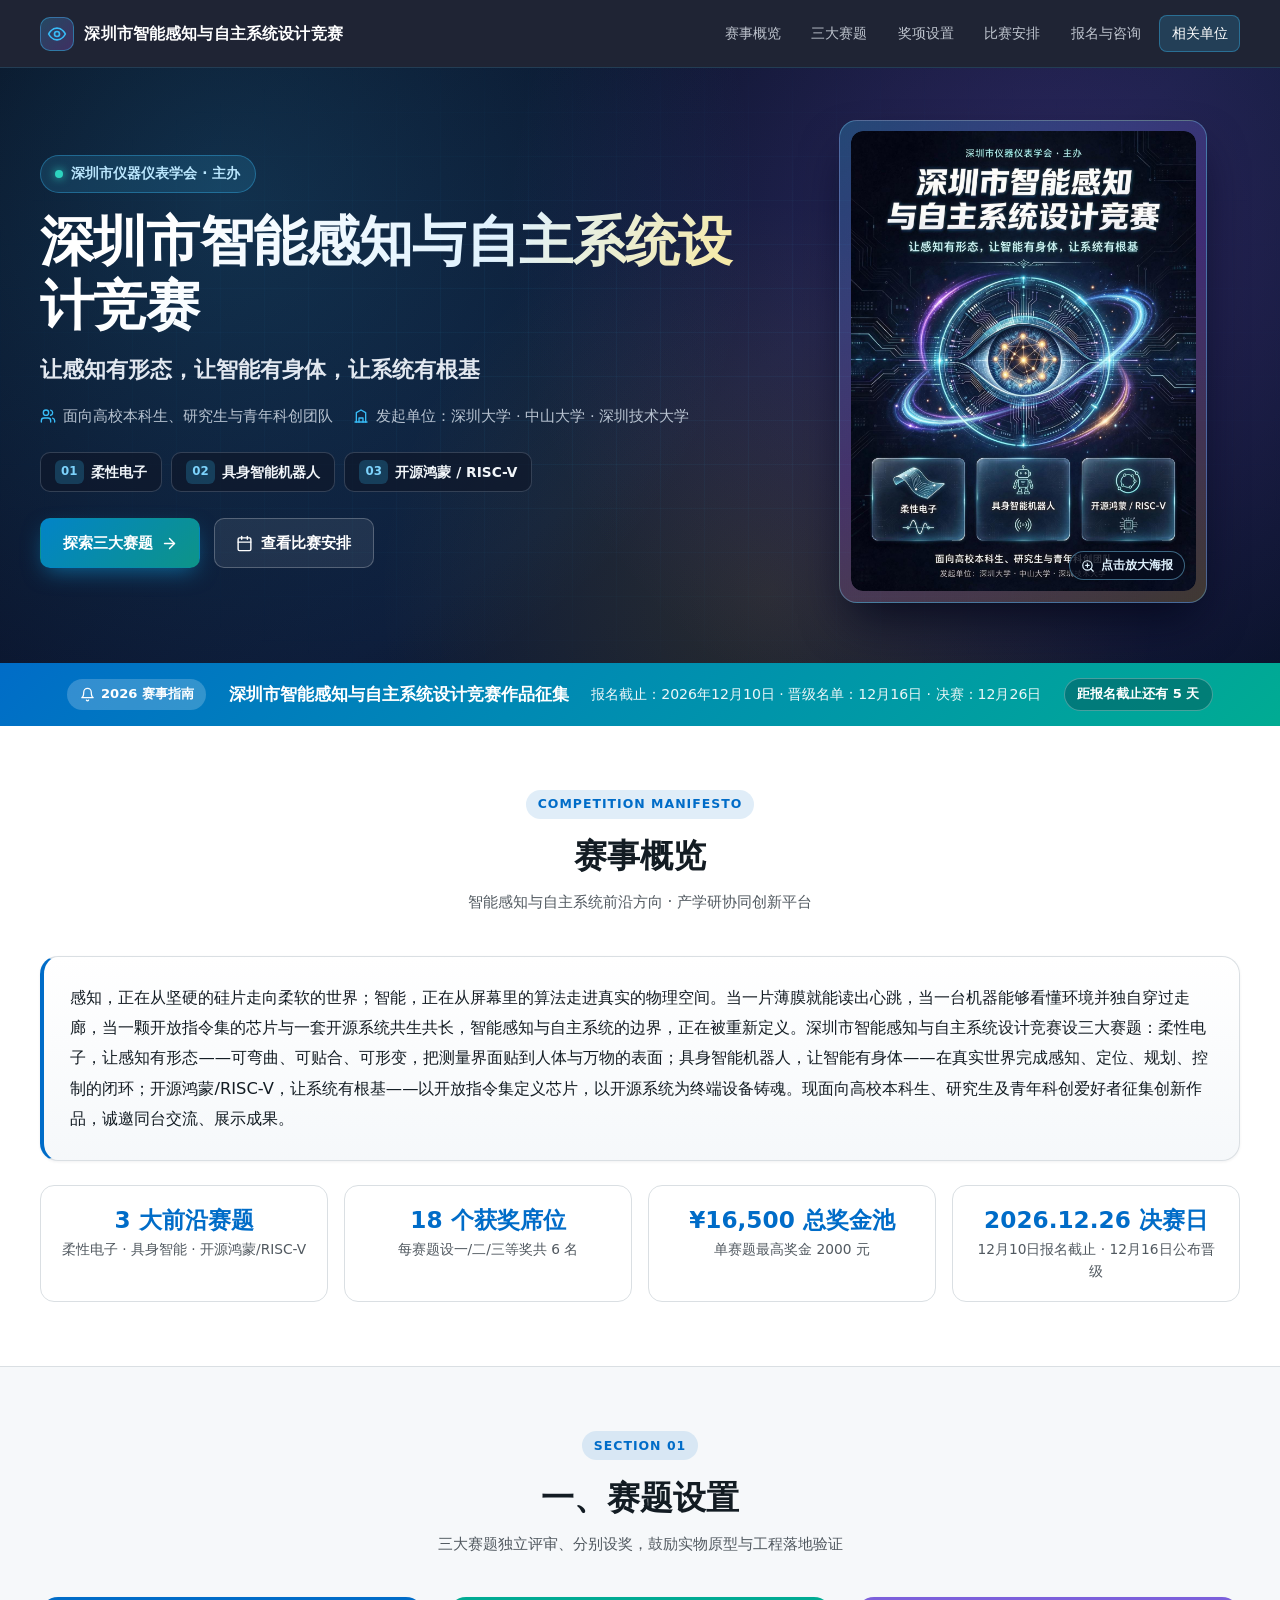
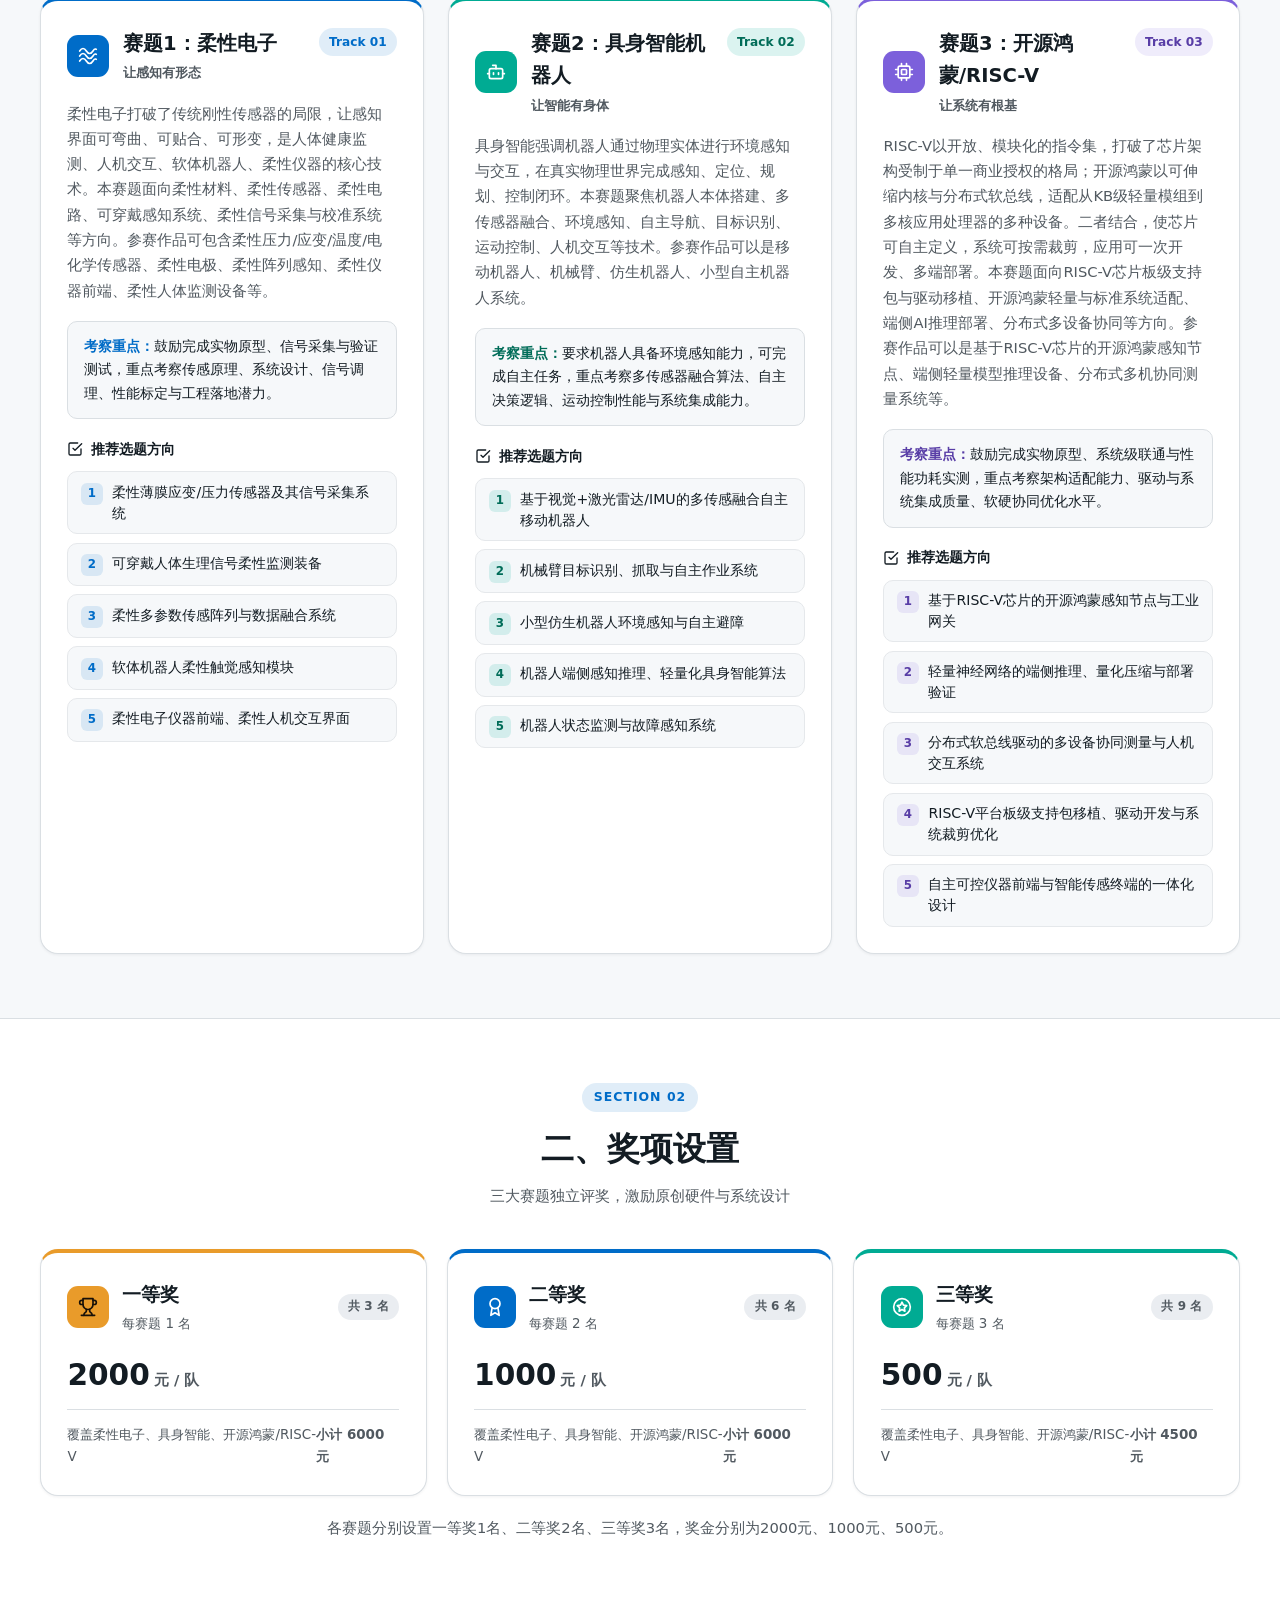
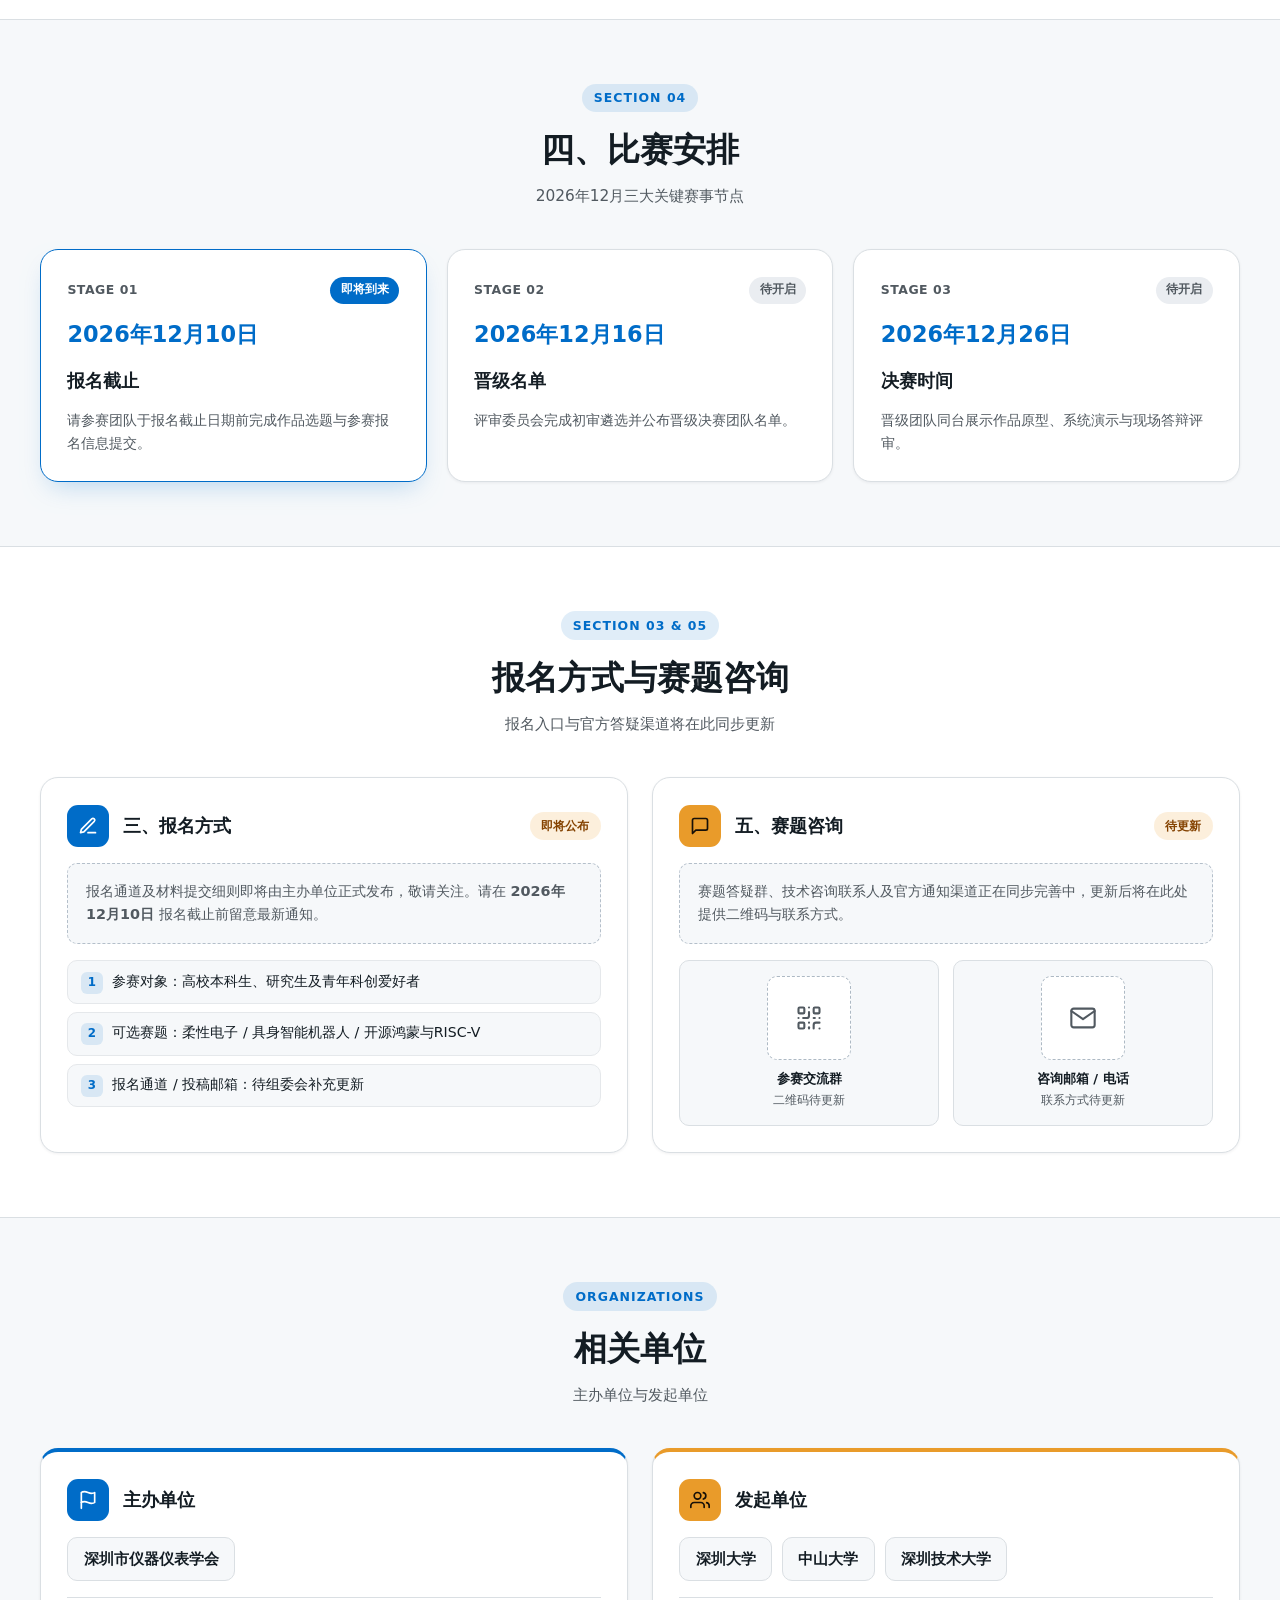
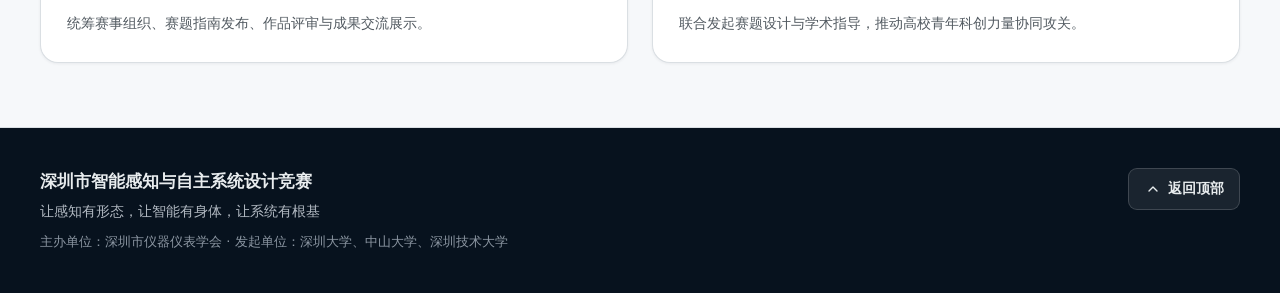
==== index.html @ 8548545f "feat: build Shenzhen Smart Sensing & Autonomous Systems Competition static site" ====
<!DOCTYPE html>
<html lang="zh-CN">
<head>
  <meta charset="UTF-8">
  <meta name="viewport" content="width=device-width, initial-scale=1.0">
  <meta name="description" content="深圳市智能感知与自主系统设计竞赛——主办单位：深圳市仪器仪表学会；发起单位：深圳大学、中山大学、深圳技术大学。设柔性电子、具身智能机器人、开源鸿蒙/RISC-V三大赛题。">
  <title>深圳市智能感知与自主系统设计竞赛</title>
  <link rel="stylesheet" href="./style.css">
</head>
<body id="top">
  <!-- Sticky Top Navigation -->
  <header class="site-header">
    <div class="container header-inner">
      <a href="#top" class="brand">
        <span class="brand-mark" aria-hidden="true">
          <svg width="20" height="20" viewBox="0 0 24 24" fill="none" stroke="currentColor" stroke-width="2" stroke-linecap="round" stroke-linejoin="round">
            <path d="M2 12s3.5-7 10-7 10 7 10 7-3.5 7-10 7-10-7-10-7Z"/>
            <circle cx="12" cy="12" r="3"/>
          </svg>
        </span>
        <span class="brand-text">深圳市智能感知与自主系统设计竞赛</span>
      </a>

      <nav class="nav-links" aria-label="主导航">
        <a href="#overview" class="nav-link">赛事概览</a>
        <a href="#tracks" class="nav-link">三大赛题</a>
        <a href="#awards" class="nav-link">奖项设置</a>
        <a href="#schedule" class="nav-link">比赛安排</a>
        <a href="#registration" class="nav-link">报名与咨询</a>
        <a href="#org" class="nav-link">相关单位</a>
      </nav>

      <button type="button" class="menu-toggle" id="menu-toggle" aria-label="展开导航菜单" aria-expanded="false" aria-controls="mobile-menu">
        <svg width="20" height="20" viewBox="0 0 24 24" fill="none" stroke="currentColor" stroke-width="2" stroke-linecap="round">
          <line x1="4" y1="6" x2="20" y2="6"/>
          <line x1="4" y1="12" x2="20" y2="12"/>
          <line x1="4" y1="18" x2="20" y2="18"/>
        </svg>
      </button>
    </div>
  </header>

  <nav class="mobile-menu" id="mobile-menu" aria-label="移动端导航">
    <a href="#overview" class="nav-link">赛事概览</a>
    <a href="#tracks" class="nav-link">三大赛题</a>
    <a href="#awards" class="nav-link">奖项设置</a>
    <a href="#schedule" class="nav-link">比赛安排</a>
    <a href="#registration" class="nav-link">报名与咨询</a>
    <a href="#org" class="nav-link">相关单位</a>
  </nav>

  <main>
    <!-- Hero Section -->
    <section id="hero" class="hero">
      <div class="hero-grid-bg" aria-hidden="true"></div>
      <div class="container hero-inner">
        <div>
          <div class="hero-badge">
            <span class="hero-badge-dot" aria-hidden="true"></span>
            <span>深圳市仪器仪表学会 · 主办</span>
          </div>

          <h1 class="hero-title">深圳市智能感知与自主系统设计竞赛</h1>
          <p class="hero-slogan">让感知有形态，让智能有身体，让系统有根基</p>

          <div class="hero-meta">
            <span class="hero-meta-item">
              <svg width="16" height="16" viewBox="0 0 24 24" fill="none" stroke="currentColor" stroke-width="2" stroke-linecap="round" stroke-linejoin="round" aria-hidden="true">
                <path d="M16 21v-2a4 4 0 0 0-4-4H6a4 4 0 0 0-4 4v2"/>
                <circle cx="9" cy="7" r="4"/>
                <path d="M22 21v-2a4 4 0 0 0-3-3.87"/>
                <path d="M16 3.13a4 4 0 0 1 0 7.75"/>
              </svg>
              面向高校本科生、研究生与青年科创团队
            </span>
            <span class="hero-meta-item">
              <svg width="16" height="16" viewBox="0 0 24 24" fill="none" stroke="currentColor" stroke-width="2" stroke-linecap="round" stroke-linejoin="round" aria-hidden="true">
                <path d="M3 21h18"/>
                <path d="M5 21V7l7-4 7 4v14"/>
                <path d="M9 21v-6h6v6"/>
              </svg>
              发起单位：深圳大学 · 中山大学 · 深圳技术大学
            </span>
          </div>

          <div class="track-chips">
            <a href="#track-1" class="track-chip">
              <span class="track-chip-num">01</span>
              <span>柔性电子</span>
            </a>
            <a href="#track-2" class="track-chip">
              <span class="track-chip-num">02</span>
              <span>具身智能机器人</span>
            </a>
            <a href="#track-3" class="track-chip">
              <span class="track-chip-num">03</span>
              <span>开源鸿蒙 / RISC-V</span>
            </a>
          </div>

          <div class="hero-actions">
            <a href="#tracks" class="btn btn-primary">
              <span>探索三大赛题</span>
              <svg width="17" height="17" viewBox="0 0 24 24" fill="none" stroke="currentColor" stroke-width="2" stroke-linecap="round" stroke-linejoin="round" aria-hidden="true">
                <path d="M5 12h14"/>
                <path d="m12 5 7 7-7 7"/>
              </svg>
            </a>
            <a href="#schedule" class="btn btn-ghost">
              <svg width="17" height="17" viewBox="0 0 24 24" fill="none" stroke="currentColor" stroke-width="2" stroke-linecap="round" stroke-linejoin="round" aria-hidden="true">
                <rect width="18" height="18" x="3" y="4" rx="2"/>
                <path d="M16 2v4"/>
                <path d="M8 2v4"/>
                <path d="M3 10h18"/>
              </svg>
              <span>查看比赛安排</span>
            </a>
          </div>
        </div>

        <div class="hero-poster-wrap">
          <div class="poster-card">
            <button type="button" class="poster-trigger" id="poster-open" aria-label="点击查看大图海报">
              <img src="./assets/poster.jpg" alt="深圳市智能感知与自主系统设计竞赛官方海报" class="poster-img">
              <span class="poster-zoom-hint">
                <svg width="14" height="14" viewBox="0 0 24 24" fill="none" stroke="currentColor" stroke-width="2" stroke-linecap="round" stroke-linejoin="round" aria-hidden="true">
                  <circle cx="11" cy="11" r="8"/>
                  <path d="m21 21-4.3-4.3"/>
                  <path d="M11 8v6"/>
                  <path d="M8 11h6"/>
                </svg>
                点击放大海报
              </span>
            </button>
          </div>
        </div>
      </div>
    </section>

    <!-- CTA Status Strip -->
    <section class="cta-strip" aria-label="赛事关键时间提示">
      <div class="container cta-strip-inner">
        <span class="cta-pill">
          <svg width="15" height="15" viewBox="0 0 24 24" fill="none" stroke="currentColor" stroke-width="2" stroke-linecap="round" stroke-linejoin="round" aria-hidden="true">
            <path d="M6 8a6 6 0 0 1 12 0c0 7 3 9 3 9H3s3-2 3-9"/>
            <path d="M10.3 21a1.94 1.94 0 0 0 3.4 0"/>
          </svg>
          2026 赛事指南
        </span>
        <h2 class="cta-headline">深圳市智能感知与自主系统设计竞赛作品征集</h2>
        <p class="cta-dates">报名截止：2026年12月10日 · 晋级名单：12月16日 · 决赛：12月26日</p>
        <span class="countdown-badge" id="countdown-badge">距报名截止：计算中…</span>
      </div>
    </section>

    <!-- Overview Section -->
    <section id="overview" class="section">
      <div class="container">
        <div class="section-header reveal visible">
          <span class="section-kicker">Competition Manifesto</span>
          <h2 class="section-title">赛事概览</h2>
          <p class="section-subtitle">智能感知与自主系统前沿方向 · 产学研协同创新平台</p>
        </div>

        <div class="card overview-card reveal visible">
          <p class="overview-text">
            感知，正在从坚硬的硅片走向柔软的世界；智能，正在从屏幕里的算法走进真实的物理空间。当一片薄膜就能读出心跳，当一台机器能够看懂环境并独自穿过走廊，当一颗开放指令集的芯片与一套开源系统共生共长，智能感知与自主系统的边界，正在被重新定义。深圳市智能感知与自主系统设计竞赛设三大赛题：柔性电子，让感知有形态——可弯曲、可贴合、可形变，把测量界面贴到人体与万物的表面；具身智能机器人，让智能有身体——在真实世界完成感知、定位、规划、控制的闭环；开源鸿蒙/RISC-V，让系统有根基——以开放指令集定义芯片，以开源系统为终端设备铸魂。现面向高校本科生、研究生及青年科创爱好者征集创新作品，诚邀同台交流、展示成果。
          </p>
        </div>

        <div class="stats-grid reveal visible">
          <div class="stat-tile card-hover">
            <div class="stat-value">3 大前沿赛题</div>
            <div class="stat-label">柔性电子 · 具身智能 · 开源鸿蒙/RISC-V</div>
          </div>
          <div class="stat-tile card-hover">
            <div class="stat-value">18 个获奖席位</div>
            <div class="stat-label">每赛题设一/二/三等奖共 6 名</div>
          </div>
          <div class="stat-tile card-hover">
            <div class="stat-value">¥16,500 总奖金池</div>
            <div class="stat-label">单赛题最高奖金 2000 元</div>
          </div>
          <div class="stat-tile card-hover">
            <div class="stat-value">2026.12.26 决赛日</div>
            <div class="stat-label">12月10日报名截止 · 12月16日公布晋级</div>
          </div>
        </div>
      </div>
    </section>

    <!-- Tracks Section -->
    <section id="tracks" class="section section-alt">
      <div class="container">
        <div class="section-header reveal">
          <span class="section-kicker">Section 01</span>
          <h2 class="section-title">一、赛题设置</h2>
          <p class="section-subtitle">三大赛题独立评审、分别设奖，鼓励实物原型与工程落地验证</p>
        </div>

        <div class="tracks-grid">
          <!-- Track 1 -->
          <article id="track-1" class="card card-hover track-card reveal" data-theme="primary">
            <div>
              <div class="track-head">
                <div class="track-head-main">
                  <span class="icon-badge icon-primary" aria-hidden="true">
                    <svg width="20" height="20" viewBox="0 0 24 24" fill="none" stroke="currentColor" stroke-width="2" stroke-linecap="round" stroke-linejoin="round">
                      <path d="M2 12c2.5-4 5.5-4 8 0s5.5 4 8 0 2.5-2 4-2"/>
                      <path d="M2 18c2.5-4 5.5-4 8 0s5.5 4 8 0 2.5-2 4-2"/>
                      <path d="M2 6c2.5-4 5.5-4 8 0s5.5 4 8 0 2.5-2 4-2"/>
                    </svg>
                  </span>
                  <div>
                    <h3 class="track-title">赛题1：柔性电子</h3>
                    <p class="track-tagline">让感知有形态</p>
                  </div>
                </div>
                <span class="track-num">Track 01</span>
              </div>

              <p class="track-desc">
                柔性电子打破了传统刚性传感器的局限，让感知界面可弯曲、可贴合、可形变，是人体健康监测、人机交互、软体机器人、柔性仪器的核心技术。本赛题面向柔性材料、柔性传感器、柔性电路、可穿戴感知系统、柔性信号采集与校准系统等方向。参赛作品可包含柔性压力/应变/温度/电化学传感器、柔性电极、柔性阵列感知、柔性仪器前端、柔性人体监测设备等。
              </p>

              <div class="focus-callout">
                <strong>考察重点：</strong>鼓励完成实物原型、信号采集与验证测试，重点考察传感原理、系统设计、信号调理、性能标定与工程落地潜力。
              </div>
            </div>

            <div>
              <h4 class="topic-heading">
                <svg width="16" height="16" viewBox="0 0 24 24" fill="none" stroke="currentColor" stroke-width="2" stroke-linecap="round" stroke-linejoin="round" aria-hidden="true">
                  <path d="M9 11l3 3L22 4"/>
                  <path d="M21 12v7a2 2 0 0 1-2 2H5a2 2 0 0 1-2-2V5a2 2 0 0 1 2-2h11"/>
                </svg>
                推荐选题方向
              </h4>
              <ul class="pill-list">
                <li class="pill-row"><span class="pill-index">1</span><span>柔性薄膜应变/压力传感器及其信号采集系统</span></li>
                <li class="pill-row"><span class="pill-index">2</span><span>可穿戴人体生理信号柔性监测装备</span></li>
                <li class="pill-row"><span class="pill-index">3</span><span>柔性多参数传感阵列与数据融合系统</span></li>
                <li class="pill-row"><span class="pill-index">4</span><span>软体机器人柔性触觉感知模块</span></li>
                <li class="pill-row"><span class="pill-index">5</span><span>柔性电子仪器前端、柔性人机交互界面</span></li>
              </ul>
            </div>
          </article>

          <!-- Track 2 -->
          <article id="track-2" class="card card-hover track-card reveal" data-theme="accent">
            <div>
              <div class="track-head">
                <div class="track-head-main">
                  <span class="icon-badge icon-accent" aria-hidden="true">
                    <svg width="20" height="20" viewBox="0 0 24 24" fill="none" stroke="currentColor" stroke-width="2" stroke-linecap="round" stroke-linejoin="round">
                      <rect width="16" height="12" x="4" y="8" rx="2"/>
                      <path d="M12 8V4H8"/>
                      <path d="M2 14h2"/>
                      <path d="M20 14h2"/>
                      <path d="M15 13v2"/>
                      <path d="M9 13v2"/>
                    </svg>
                  </span>
                  <div>
                    <h3 class="track-title">赛题2：具身智能机器人</h3>
                    <p class="track-tagline">让智能有身体</p>
                  </div>
                </div>
                <span class="track-num">Track 02</span>
              </div>

              <p class="track-desc">
                具身智能强调机器人通过物理实体进行环境感知与交互，在真实物理世界完成感知、定位、规划、控制闭环。本赛题聚焦机器人本体搭建、多传感器融合、环境感知、自主导航、目标识别、运动控制、人机交互等技术。参赛作品可以是移动机器人、机械臂、仿生机器人、小型自主机器人系统。
              </p>

              <div class="focus-callout">
                <strong>考察重点：</strong>要求机器人具备环境感知能力，可完成自主任务，重点考察多传感器融合算法、自主决策逻辑、运动控制性能与系统集成能力。
              </div>
            </div>

            <div>
              <h4 class="topic-heading">
                <svg width="16" height="16" viewBox="0 0 24 24" fill="none" stroke="currentColor" stroke-width="2" stroke-linecap="round" stroke-linejoin="round" aria-hidden="true">
                  <path d="M9 11l3 3L22 4"/>
                  <path d="M21 12v7a2 2 0 0 1-2 2H5a2 2 0 0 1-2-2V5a2 2 0 0 1 2-2h11"/>
                </svg>
                推荐选题方向
              </h4>
              <ul class="pill-list">
                <li class="pill-row"><span class="pill-index">1</span><span>基于视觉+激光雷达/IMU的多传感融合自主移动机器人</span></li>
                <li class="pill-row"><span class="pill-index">2</span><span>机械臂目标识别、抓取与自主作业系统</span></li>
                <li class="pill-row"><span class="pill-index">3</span><span>小型仿生机器人环境感知与自主避障</span></li>
                <li class="pill-row"><span class="pill-index">4</span><span>机器人端侧感知推理、轻量化具身智能算法</span></li>
                <li class="pill-row"><span class="pill-index">5</span><span>机器人状态监测与故障感知系统</span></li>
              </ul>
            </div>
          </article>

          <!-- Track 3 -->
          <article id="track-3" class="card card-hover track-card reveal" data-theme="violet">
            <div>
              <div class="track-head">
                <div class="track-head-main">
                  <span class="icon-badge icon-violet" aria-hidden="true">
                    <svg width="20" height="20" viewBox="0 0 24 24" fill="none" stroke="currentColor" stroke-width="2" stroke-linecap="round" stroke-linejoin="round">
                      <rect width="14" height="14" x="5" y="5" rx="2"/>
                      <rect width="6" height="6" x="9" y="9" rx="1"/>
                      <path d="M15 2v3"/>
                      <path d="M15 19v3"/>
                      <path d="M2 15h3"/>
                      <path d="M2 9h3"/>
                      <path d="M19 15h3"/>
                      <path d="M19 9h3"/>
                      <path d="M9 2v3"/>
                      <path d="M9 19v3"/>
                    </svg>
                  </span>
                  <div>
                    <h3 class="track-title">赛题3：开源鸿蒙/RISC-V</h3>
                    <p class="track-tagline">让系统有根基</p>
                  </div>
                </div>
                <span class="track-num">Track 03</span>
              </div>

              <p class="track-desc">
                RISC-V以开放、模块化的指令集，打破了芯片架构受制于单一商业授权的格局；开源鸿蒙以可伸缩内核与分布式软总线，适配从KB级轻量模组到多核应用处理器的多种设备。二者结合，使芯片可自主定义，系统可按需裁剪，应用可一次开发、多端部署。本赛题面向RISC-V芯片板级支持包与驱动移植、开源鸿蒙轻量与标准系统适配、端侧AI推理部署、分布式多设备协同等方向。参赛作品可以是基于RISC-V芯片的开源鸿蒙感知节点、端侧轻量模型推理设备、分布式多机协同测量系统等。
              </p>

              <div class="focus-callout">
                <strong>考察重点：</strong>鼓励完成实物原型、系统级联通与性能功耗实测，重点考察架构适配能力、驱动与系统集成质量、软硬协同优化水平。
              </div>
            </div>

            <div>
              <h4 class="topic-heading">
                <svg width="16" height="16" viewBox="0 0 24 24" fill="none" stroke="currentColor" stroke-width="2" stroke-linecap="round" stroke-linejoin="round" aria-hidden="true">
                  <path d="M9 11l3 3L22 4"/>
                  <path d="M21 12v7a2 2 0 0 1-2 2H5a2 2 0 0 1-2-2V5a2 2 0 0 1 2-2h11"/>
                </svg>
                推荐选题方向
              </h4>
              <ul class="pill-list">
                <li class="pill-row"><span class="pill-index">1</span><span>基于RISC-V芯片的开源鸿蒙感知节点与工业网关</span></li>
                <li class="pill-row"><span class="pill-index">2</span><span>轻量神经网络的端侧推理、量化压缩与部署验证</span></li>
                <li class="pill-row"><span class="pill-index">3</span><span>分布式软总线驱动的多设备协同测量与人机交互系统</span></li>
                <li class="pill-row"><span class="pill-index">4</span><span>RISC-V平台板级支持包移植、驱动开发与系统裁剪优化</span></li>
                <li class="pill-row"><span class="pill-index">5</span><span>自主可控仪器前端与智能传感终端的一体化设计</span></li>
              </ul>
            </div>
          </article>
        </div>
      </div>
    </section>

    <!-- Awards Section -->
    <section id="awards" class="section">
      <div class="container">
        <div class="section-header reveal">
          <span class="section-kicker">Section 02</span>
          <h2 class="section-title">二、奖项设置</h2>
          <p class="section-subtitle">三大赛题独立评奖，激励原创硬件与系统设计</p>
        </div>

        <div class="awards-grid">
          <div class="card card-hover award-card reveal">
            <div class="award-top">
              <div class="award-title-wrap">
                <span class="icon-badge icon-secondary" aria-hidden="true">
                  <svg width="20" height="20" viewBox="0 0 24 24" fill="none" stroke="currentColor" stroke-width="2" stroke-linecap="round" stroke-linejoin="round">
                    <path d="M6 9H4.5a2.5 2.5 0 0 1 0-5H6"/>
                    <path d="M18 9h1.5a2.5 2.5 0 0 0 0-5H18"/>
                    <path d="M4 22h16"/>
                    <path d="M10 14.66V17c0 .55-.47.98-.97 1.21C7.85 18.75 7 20.24 7 22"/>
                    <path d="M14 14.66V17c0 .55.47.98.97 1.21C16.15 18.75 17 20.24 17 22"/>
                    <path d="M18 2H6v7a6 6 0 0 0 12 0V2Z"/>
                  </svg>
                </span>
                <div>
                  <h3 class="award-rank">一等奖</h3>
                  <p class="award-quota">每赛题 1 名</p>
                </div>
              </div>
              <span class="stage-pill">共 3 名</span>
            </div>
            <div class="award-prize">2000<span>元 / 队</span></div>
            <div class="award-foot">
              <span>覆盖柔性电子、具身智能、开源鸿蒙/RISC-V</span>
              <strong>小计 6000 元</strong>
            </div>
          </div>

          <div class="card card-hover award-card award-second reveal">
            <div class="award-top">
              <div class="award-title-wrap">
                <span class="icon-badge icon-primary" aria-hidden="true">
                  <svg width="20" height="20" viewBox="0 0 24 24" fill="none" stroke="currentColor" stroke-width="2" stroke-linecap="round" stroke-linejoin="round">
                    <circle cx="12" cy="8" r="6"/>
                    <path d="M15.477 12.89 17 22l-5-3-5 3 1.523-9.11"/>
                  </svg>
                </span>
                <div>
                  <h3 class="award-rank">二等奖</h3>
                  <p class="award-quota">每赛题 2 名</p>
                </div>
              </div>
              <span class="stage-pill">共 6 名</span>
            </div>
            <div class="award-prize">1000<span>元 / 队</span></div>
            <div class="award-foot">
              <span>覆盖柔性电子、具身智能、开源鸿蒙/RISC-V</span>
              <strong>小计 6000 元</strong>
            </div>
          </div>

          <div class="card card-hover award-card award-third reveal">
            <div class="award-top">
              <div class="award-title-wrap">
                <span class="icon-badge icon-accent" aria-hidden="true">
                  <svg width="20" height="20" viewBox="0 0 24 24" fill="none" stroke="currentColor" stroke-width="2" stroke-linecap="round" stroke-linejoin="round">
                    <path d="M12 15l-3.5 2 .67-3.9L6.34 10.3l3.92-.57L12 6.2l1.74 3.53 3.92.57-2.83 2.8.67 3.9z"/>
                    <circle cx="12" cy="12" r="10"/>
                  </svg>
                </span>
                <div>
                  <h3 class="award-rank">三等奖</h3>
                  <p class="award-quota">每赛题 3 名</p>
                </div>
              </div>
              <span class="stage-pill">共 9 名</span>
            </div>
            <div class="award-prize">500<span>元 / 队</span></div>
            <div class="award-foot">
              <span>覆盖柔性电子、具身智能、开源鸿蒙/RISC-V</span>
              <strong>小计 4500 元</strong>
            </div>
          </div>
        </div>

        <p class="award-rule-note reveal">
          各赛题分别设置一等奖1名、二等奖2名、三等奖3名，奖金分别为2000元、1000元、500元。
        </p>
      </div>
    </section>

    <!-- Schedule Section -->
    <section id="schedule" class="section section-alt">
      <div class="container">
        <div class="section-header reveal">
          <span class="section-kicker">Section 04</span>
          <h2 class="section-title">四、比赛安排</h2>
          <p class="section-subtitle">2026年12月三大关键赛事节点</p>
        </div>

        <div class="timeline-grid">
          <article class="card card-hover timeline-card reveal" data-date="2026-12-10">
            <div class="timeline-top">
              <span class="timeline-step">STAGE 01</span>
              <span class="stage-pill" data-stage-label>待开始</span>
            </div>
            <div class="timeline-date">2026年12月10日</div>
            <h3 class="timeline-title">报名截止</h3>
            <p class="timeline-desc">请参赛团队于报名截止日期前完成作品选题与参赛报名信息提交。</p>
          </article>

          <article class="card card-hover timeline-card reveal" data-date="2026-12-16">
            <div class="timeline-top">
              <span class="timeline-step">STAGE 02</span>
              <span class="stage-pill" data-stage-label>待开始</span>
            </div>
            <div class="timeline-date">2026年12月16日</div>
            <h3 class="timeline-title">晋级名单</h3>
            <p class="timeline-desc">评审委员会完成初审遴选并公布晋级决赛团队名单。</p>
          </article>

          <article class="card card-hover timeline-card reveal" data-date="2026-12-26">
            <div class="timeline-top">
              <span class="timeline-step">STAGE 03</span>
              <span class="stage-pill" data-stage-label>待开始</span>
            </div>
            <div class="timeline-date">2026年12月26日</div>
            <h3 class="timeline-title">决赛时间</h3>
            <p class="timeline-desc">晋级团队同台展示作品原型、系统演示与现场答辩评审。</p>
          </article>
        </div>
      </div>
    </section>

    <!-- Registration & Consultation Section -->
    <section id="registration" class="section">
      <div class="container">
        <div class="section-header reveal">
          <span class="section-kicker">Section 03 &amp; 05</span>
          <h2 class="section-title">报名方式与赛题咨询</h2>
          <p class="section-subtitle">报名入口与官方答疑渠道将在此同步更新</p>
        </div>

        <div class="two-col-grid">
          <!-- 三、报名方式 -->
          <article class="card card-hover reveal">
            <div class="card-header">
              <div class="card-header-left">
                <span class="icon-badge icon-primary" aria-hidden="true">
                  <svg width="20" height="20" viewBox="0 0 24 24" fill="none" stroke="currentColor" stroke-width="2" stroke-linecap="round" stroke-linejoin="round">
                    <path d="M12 20h9"/>
                    <path d="M16.5 3.5a2.12 2.12 0 0 1 3 3L7 19l-4 1 1-4Z"/>
                  </svg>
                </span>
                <h3 class="card-title">三、报名方式</h3>
              </div>
              <span class="status-badge-pending">即将公布</span>
            </div>

            <!-- 组委会更新提示：在此处填入报名链接、投稿邮箱或报名表下载链接 -->
            <div class="pending-box">
              报名通道及材料提交细则即将由主办单位正式发布，敬请关注。请在 <strong>2026年12月10日</strong> 报名截止前留意最新通知。
            </div>

            <ul class="pill-list">
              <li class="pill-row">
                <span class="pill-index">1</span>
                <span>参赛对象：高校本科生、研究生及青年科创爱好者</span>
              </li>
              <li class="pill-row">
                <span class="pill-index">2</span>
                <span>可选赛题：柔性电子 / 具身智能机器人 / 开源鸿蒙与RISC-V</span>
              </li>
              <li class="pill-row">
                <span class="pill-index">3</span>
                <span>报名通道 / 投稿邮箱：待组委会补充更新</span>
              </li>
            </ul>
          </article>

          <!-- 五、赛题咨询 -->
          <article class="card card-hover reveal">
            <div class="card-header">
              <div class="card-header-left">
                <span class="icon-badge icon-secondary" aria-hidden="true">
                  <svg width="20" height="20" viewBox="0 0 24 24" fill="none" stroke="currentColor" stroke-width="2" stroke-linecap="round" stroke-linejoin="round">
                    <path d="M21 15a2 2 0 0 1-2 2H7l-4 4V5a2 2 0 0 1 2-2h14a2 2 0 0 1 2 2z"/>
                  </svg>
                </span>
                <h3 class="card-title">五、赛题咨询</h3>
              </div>
              <span class="status-badge-pending">待更新</span>
            </div>

            <!-- 组委会更新提示：在此处填入联系人、邮箱、电话，或将二维码放入 assets/group-qr.png 与 assets/wechat-qr.png -->
            <div class="pending-box">
              赛题答疑群、技术咨询联系人及官方通知渠道正在同步完善中，更新后将在此处提供二维码与联系方式。
            </div>

            <div class="qr-placeholder-grid">
              <div class="qr-slot">
                <div class="qr-box" aria-hidden="true">
                  <svg width="28" height="28" viewBox="0 0 24 24" fill="none" stroke="currentColor" stroke-width="1.8" stroke-linecap="round" stroke-linejoin="round">
                    <rect width="5" height="5" x="3" y="3" rx="1"/>
                    <rect width="5" height="5" x="16" y="3" rx="1"/>
                    <rect width="5" height="5" x="3" y="16" rx="1"/>
                    <path d="M21 16h-3a2 2 0 0 0-2 2v3"/>
                    <path d="M21 21v.01"/>
                    <path d="M12 7v3a2 2 0 0 1-2 2H7"/>
                    <path d="M3 12h.01"/>
                    <path d="M12 3h.01"/>
                    <path d="M12 16v.01"/>
                    <path d="M16 12h1"/>
                    <path d="M21 12v.01"/>
                    <path d="M12 21v-1"/>
                  </svg>
                </div>
                <p class="qr-label">参赛交流群</p>
                <p class="qr-sub">二维码待更新</p>
              </div>
              <div class="qr-slot">
                <div class="qr-box" aria-hidden="true">
                  <svg width="28" height="28" viewBox="0 0 24 24" fill="none" stroke="currentColor" stroke-width="1.8" stroke-linecap="round" stroke-linejoin="round">
                    <path d="M4 4h16c1.1 0 2 .9 2 2v12c0 1.1-.9 2-2 2H4c-1.1 0-2-.9-2-2V6c0-1.1.9-2 2-2z"/>
                    <path d="m22 6-10 7L2 6"/>
                  </svg>
                </div>
                <p class="qr-label">咨询邮箱 / 电话</p>
                <p class="qr-sub">联系方式待更新</p>
              </div>
            </div>
          </article>
        </div>
      </div>
    </section>

    <!-- Organizations Section -->
    <section id="org" class="section section-alt">
      <div class="container">
        <div class="section-header reveal">
          <span class="section-kicker">Organizations</span>
          <h2 class="section-title">相关单位</h2>
          <p class="section-subtitle">主办单位与发起单位</p>
        </div>

        <div class="two-col-grid">
          <article class="card card-hover org-card reveal">
            <div class="card-header">
              <div class="card-header-left">
                <span class="icon-badge icon-primary" aria-hidden="true">
                  <svg width="20" height="20" viewBox="0 0 24 24" fill="none" stroke="currentColor" stroke-width="2" stroke-linecap="round" stroke-linejoin="round">
                    <path d="M4 15s1-1 4-1 5 2 8 2 4-1 4-1V3s-1 1-4 1-5-2-8-2-4 1-4 1z"/>
                    <line x1="4" x2="4" y1="22" y2="15"/>
                  </svg>
                </span>
                <h3 class="card-title">主办单位</h3>
              </div>
            </div>
            <ul class="org-list">
              <li><span class="org-pill">深圳市仪器仪表学会</span></li>
            </ul>
            <p class="org-note">统筹赛事组织、赛题指南发布、作品评审与成果交流展示。</p>
          </article>

          <article class="card card-hover org-card org-initiators reveal">
            <div class="card-header">
              <div class="card-header-left">
                <span class="icon-badge icon-secondary" aria-hidden="true">
                  <svg width="20" height="20" viewBox="0 0 24 24" fill="none" stroke="currentColor" stroke-width="2" stroke-linecap="round" stroke-linejoin="round">
                    <path d="M17 21v-2a4 4 0 0 0-4-4H5a4 4 0 0 0-4 4v2"/>
                    <circle cx="9" cy="7" r="4"/>
                    <path d="M23 21v-2a4 4 0 0 0-3-3.87"/>
                    <path d="M16 3.13a4 4 0 0 1 0 7.75"/>
                  </svg>
                </span>
                <h3 class="card-title">发起单位</h3>
              </div>
            </div>
            <ul class="org-list">
              <li>
                <a href="https://www.szu.edu.cn/" target="_blank" rel="noopener noreferrer" class="org-pill">深圳大学</a>
              </li>
              <li>
                <a href="https://www.sysu.edu.cn/" target="_blank" rel="noopener noreferrer" class="org-pill">中山大学</a>
              </li>
              <li>
                <a href="https://www.sztu.edu.cn/" target="_blank" rel="noopener noreferrer" class="org-pill">深圳技术大学</a>
              </li>
            </ul>
            <p class="org-note">联合发起赛题设计与学术指导，推动高校青年科创力量协同攻关。</p>
          </article>
        </div>
      </div>
    </section>
  </main>

  <!-- Footer -->
  <footer class="site-footer">
    <div class="container footer-inner">
      <div>
        <div class="footer-title">深圳市智能感知与自主系统设计竞赛</div>
        <p class="footer-slogan">让感知有形态，让智能有身体，让系统有根基</p>
        <p class="footer-meta">主办单位：深圳市仪器仪表学会 · 发起单位：深圳大学、中山大学、深圳技术大学</p>
      </div>
      <a href="#top" class="back-to-top">
        <svg width="16" height="16" viewBox="0 0 24 24" fill="none" stroke="currentColor" stroke-width="2" stroke-linecap="round" stroke-linejoin="round" aria-hidden="true">
          <path d="m18 15-6-6-6 6"/>
        </svg>
        <span>返回顶部</span>
      </a>
    </div>
  </footer>

  <!-- Poster Lightbox Modal -->
  <div class="modal" id="poster-modal" role="dialog" aria-modal="true" aria-label="竞赛官方海报大图">
    <div class="modal-content">
      <button type="button" class="modal-close" id="poster-close" aria-label="关闭海报预览">
        <svg width="18" height="18" viewBox="0 0 24 24" fill="none" stroke="currentColor" stroke-width="2.2" stroke-linecap="round">
          <path d="M18 6 6 18"/>
          <path d="m6 6 12 12"/>
        </svg>
      </button>
      <img src="./assets/poster.jpg" alt="深圳市智能感知与自主系统设计竞赛官方海报大图" class="modal-img">
    </div>
  </div>

  <script src="./script.js"></script>
</body>
</html>
---- style.css ----
:root {
  /* Core Palette - Inspired by Flexible-Electronics-Cup OKLCH tokens + Cybernetic Deep Space */
  --primary: oklch(0.52 0.18 245);
  --primary-hover: oklch(0.45 0.20 245);
  --primary-soft: oklch(0.52 0.18 245 / 0.12);
  --primary-foreground: oklch(1 0 0);

  --secondary: oklch(0.75 0.15 70);
  --secondary-hover: oklch(0.70 0.18 70);
  --secondary-soft: oklch(0.75 0.15 70 / 0.16);
  --secondary-foreground: oklch(0.18 0.02 70);

  --accent: oklch(0.65 0.15 180);
  --accent-soft: oklch(0.65 0.15 180 / 0.14);
  --accent-foreground: oklch(1 0 0);

  --violet: oklch(0.58 0.18 290);
  --violet-soft: oklch(0.58 0.18 290 / 0.12);

  /* Light Academic Surfaces */
  --background: oklch(1 0 0);
  --background-alt: oklch(0.978 0.004 245);
  --foreground: oklch(0.22 0.02 245);
  --card: oklch(1 0 0);
  --card-hover: oklch(0.985 0.003 245);
  --muted: oklch(0.945 0.006 245);
  --muted-foreground: oklch(0.46 0.015 245);
  --border: oklch(0.90 0.008 245);

  /* Cybernetic Hero & Footer Surfaces (matching official poster) */
  --hero-bg-deep: #070d1e;
  --hero-bg-mid: #0d1b38;
  --hero-cyan: #38bdf8;
  --hero-teal: #2dd4bf;
  --hero-violet: #a855f7;
  --hero-gold: #fbbf24;
  --footer-bg: oklch(0.18 0.03 250);
  --footer-foreground: oklch(0.94 0.005 245);

  /* Elevation & Radius */
  --radius: 0.625rem;
  --radius-lg: 0.875rem;
  --radius-xl: 1.125rem;
  --shadow-sm: 0 1px 3px hsl(220 30% 10% / 0.06);
  --shadow: 0 4px 12px -2px hsl(220 30% 10% / 0.07), 0 2px 4px -2px hsl(220 30% 10% / 0.05);
  --shadow-lg: 0 14px 28px -6px hsl(220 35% 12% / 0.11), 0 6px 12px -4px hsl(220 35% 12% / 0.06);

  /* Chinese-first System Font Stack (Zero External CDN Dependency) */
  --font-sans: "PingFang SC", "Hiragino Sans GB", "Microsoft YaHei", "Noto Sans CJK SC", "Source Han Sans SC", system-ui, -apple-system, BlinkMacSystemFont, "Segoe UI", sans-serif;
  --font-heading: "PingFang SC", "Microsoft YaHei", "Noto Sans CJK SC", system-ui, -apple-system, sans-serif;

  --header-height: 68px;
}

*,
*::before,
*::after {
  box-sizing: border-box;
}

html {
  scroll-behavior: smooth;
  scroll-padding-top: calc(var(--header-height) + 20px);
}

body {
  margin: 0;
  font-family: var(--font-sans);
  color: var(--foreground);
  background: var(--background);
  line-height: 1.65;
  -webkit-font-smoothing: antialiased;
  text-rendering: optimizeLegibility;
}

h1, h2, h3, h4, p, ul, ol {
  margin-top: 0;
}

a {
  color: inherit;
  text-decoration: none;
}

img {
  display: block;
  max-width: 100%;
}

button {
  font-family: inherit;
  cursor: pointer;
}

.container {
  width: 100%;
  max-width: 1240px;
  margin: 0 auto;
  padding: 0 1.25rem;
}

/* Sticky Top Navigation */
.site-header {
  position: sticky;
  top: 0;
  z-index: 90;
  height: var(--header-height);
  background: rgba(7, 13, 30, 0.9);
  backdrop-filter: blur(12px);
  -webkit-backdrop-filter: blur(12px);
  border-bottom: 1px solid rgba(56, 189, 248, 0.16);
}

.header-inner {
  height: 100%;
  display: flex;
  align-items: center;
  justify-content: space-between;
  gap: 1rem;
}

.brand {
  display: inline-flex;
  align-items: center;
  gap: 0.65rem;
  color: #fff;
  font-weight: 700;
  font-size: 0.98rem;
  letter-spacing: 0.01em;
  min-width: 0;
}

.brand-mark {
  width: 34px;
  height: 34px;
  border-radius: 10px;
  background: linear-gradient(135deg, rgba(56, 189, 248, 0.24), rgba(168, 85, 247, 0.24));
  border: 1px solid rgba(56, 189, 248, 0.45);
  display: inline-flex;
  align-items: center;
  justify-content: center;
  color: var(--hero-cyan);
  flex-shrink: 0;
}

.brand-text {
  white-space: nowrap;
  overflow: hidden;
  text-overflow: ellipsis;
}

.nav-links {
  display: none;
  align-items: center;
  gap: 0.35rem;
}

.nav-link {
  padding: 0.45rem 0.78rem;
  border-radius: 8px;
  font-size: 0.88rem;
  font-weight: 500;
  color: rgba(226, 232, 240, 0.82);
  transition: color 180ms ease, background-color 180ms ease;
  white-space: nowrap;
}

.nav-link:hover,
.nav-link.active {
  color: #fff;
  background: rgba(56, 189, 248, 0.18);
}

.nav-link.active {
  box-shadow: inset 0 0 0 1px rgba(56, 189, 248, 0.38);
}

.menu-toggle {
  display: inline-flex;
  align-items: center;
  justify-content: center;
  width: 40px;
  height: 40px;
  border-radius: 10px;
  border: 1px solid rgba(255, 255, 255, 0.18);
  background: rgba(255, 255, 255, 0.06);
  color: #fff;
}

.mobile-menu {
  display: none;
  position: fixed;
  top: var(--header-height);
  left: 0;
  right: 0;
  z-index: 89;
  background: rgba(7, 13, 30, 0.97);
  border-bottom: 1px solid rgba(56, 189, 248, 0.2);
  padding: 0.75rem 1.25rem 1rem;
  flex-direction: column;
  gap: 0.35rem;
}

.mobile-menu.open {
  display: flex;
}

.mobile-menu .nav-link {
  display: block;
  padding: 0.65rem 0.85rem;
}

/* Hero Section - Cybernetic Deep Space matching official poster */
.hero {
  position: relative;
  overflow: hidden;
  background:
    radial-gradient(circle at 18% 22%, rgba(56, 189, 248, 0.18), transparent 46%),
    radial-gradient(circle at 82% 28%, rgba(168, 85, 247, 0.2), transparent 48%),
    radial-gradient(circle at 60% 88%, rgba(251, 191, 36, 0.12), transparent 42%),
    linear-gradient(145deg, var(--hero-bg-deep) 0%, var(--hero-bg-mid) 56%, #081229 100%);
  color: #fff;
  padding: 3.25rem 0 3.75rem;
}

.hero-grid-bg {
  position: absolute;
  inset: 0;
  background-image:
    linear-gradient(to right, rgba(56, 189, 248, 0.06) 1px, transparent 1px),
    linear-gradient(to bottom, rgba(56, 189, 248, 0.06) 1px, transparent 1px);
  background-size: 44px 44px;
  mask-image: radial-gradient(ellipse at center, rgba(0, 0, 0, 0.85) 20%, transparent 80%);
  -webkit-mask-image: radial-gradient(ellipse at center, rgba(0, 0, 0, 0.85) 20%, transparent 80%);
  pointer-events: none;
}

.hero-inner {
  position: relative;
  z-index: 2;
  display: grid;
  grid-template-columns: 1fr;
  gap: 2.25rem;
  align-items: center;
}

.hero-badge {
  display: inline-flex;
  align-items: center;
  gap: 0.5rem;
  padding: 0.42rem 0.9rem;
  border-radius: 999px;
  background: rgba(56, 189, 248, 0.14);
  border: 1px solid rgba(56, 189, 248, 0.36);
  color: #bae6fd;
  font-size: 0.86rem;
  font-weight: 600;
  margin-bottom: 1.1rem;
}

.hero-badge-dot {
  width: 8px;
  height: 8px;
  border-radius: 50%;
  background: var(--hero-teal);
  box-shadow: 0 0 10px var(--hero-teal);
}

.hero-title {
  font-family: var(--font-heading);
  font-size: clamp(2rem, 4.3vw, 3.35rem);
  line-height: 1.18;
  font-weight: 800;
  letter-spacing: -0.015em;
  margin-bottom: 0.95rem;
  background: linear-gradient(120deg, #ffffff 15%, #e0f2fe 60%, #fde68a 100%);
  -webkit-background-clip: text;
  background-clip: text;
  color: transparent;
}

.hero-slogan {
  font-size: clamp(1.08rem, 2vw, 1.35rem);
  font-weight: 600;
  color: #e2e8f0;
  margin-bottom: 1rem;
}

.hero-meta {
  display: flex;
  flex-wrap: wrap;
  gap: 0.65rem 1.25rem;
  font-size: 0.92rem;
  color: rgba(203, 213, 225, 0.9);
  margin-bottom: 1.5rem;
}

.hero-meta-item {
  display: inline-flex;
  align-items: center;
  gap: 0.45rem;
}

.hero-meta-item svg {
  color: var(--hero-cyan);
  flex-shrink: 0;
}

.track-chips {
  display: flex;
  flex-wrap: wrap;
  gap: 0.6rem;
  margin-bottom: 1.65rem;
}

.track-chip {
  display: inline-flex;
  align-items: center;
  gap: 0.45rem;
  padding: 0.46rem 0.85rem;
  border-radius: 10px;
  background: rgba(15, 23, 42, 0.7);
  border: 1px solid rgba(148, 163, 184, 0.28);
  color: #f1f5f9;
  font-size: 0.86rem;
  font-weight: 600;
  transition: transform 180ms ease, border-color 180ms ease, background-color 180ms ease;
}

.track-chip:hover {
  transform: translateY(-2px);
  border-color: var(--hero-cyan);
  background: rgba(56, 189, 248, 0.16);
}

.track-chip-num {
  font-size: 0.74rem;
  font-weight: 700;
  padding: 0.12rem 0.4rem;
  border-radius: 6px;
  background: rgba(56, 189, 248, 0.22);
  color: #7dd3fc;
}

.hero-actions {
  display: flex;
  flex-wrap: wrap;
  gap: 0.85rem;
}

.btn {
  display: inline-flex;
  align-items: center;
  justify-content: center;
  gap: 0.5rem;
  padding: 0.72rem 1.35rem;
  border-radius: 10px;
  font-size: 0.94rem;
  font-weight: 600;
  border: 1px solid transparent;
  transition: transform 180ms ease, box-shadow 180ms ease, background-color 180ms ease;
}

.btn:hover {
  transform: translateY(-2px);
}

.btn-primary {
  background: linear-gradient(135deg, #0284c7, #0d9488);
  color: #fff;
  box-shadow: 0 8px 22px -6px rgba(14, 165, 233, 0.55);
}

.btn-primary:hover {
  background: linear-gradient(135deg, #0369a1, #0f766e);
}

.btn-ghost {
  background: rgba(255, 255, 255, 0.08);
  border-color: rgba(255, 255, 255, 0.24);
  color: #fff;
}

.btn-ghost:hover {
  background: rgba(255, 255, 255, 0.16);
}

/* Poster Frame in Hero */
.hero-poster-wrap {
  display: flex;
  justify-content: center;
}

.poster-card {
  position: relative;
  padding: 0.65rem;
  border-radius: 18px;
  background: linear-gradient(145deg, rgba(56, 189, 248, 0.26), rgba(168, 85, 247, 0.22), rgba(251, 191, 36, 0.2));
  border: 1px solid rgba(125, 211, 252, 0.35);
  box-shadow: 0 24px 48px -12px rgba(2, 6, 23, 0.85);
  transition: transform 250ms ease, box-shadow 250ms ease;
}

.poster-card:hover {
  transform: translateY(-4px);
  box-shadow: 0 28px 54px -10px rgba(56, 189, 248, 0.28);
}

.poster-trigger {
  display: block;
  border: none;
  background: transparent;
  padding: 0;
  border-radius: 12px;
  overflow: hidden;
  position: relative;
}

.poster-img {
  max-height: 460px;
  width: auto;
  height: auto;
  object-fit: contain;
  border-radius: 12px;
}

.poster-zoom-hint {
  position: absolute;
  right: 0.7rem;
  bottom: 0.7rem;
  display: inline-flex;
  align-items: center;
  gap: 0.35rem;
  padding: 0.32rem 0.68rem;
  border-radius: 999px;
  background: rgba(7, 13, 30, 0.82);
  border: 1px solid rgba(125, 211, 252, 0.45);
  color: #e0f2fe;
  font-size: 0.76rem;
  font-weight: 600;
}

/* CTA Banner Strip - Modeled on Flexible-Electronics-Cup */
.cta-strip {
  background: linear-gradient(135deg, var(--primary) 0%, var(--accent) 100%);
  color: #fff;
  padding: 0.95rem 0;
  box-shadow: var(--shadow);
}

.cta-strip-inner {
  display: flex;
  flex-wrap: wrap;
  align-items: center;
  justify-content: center;
  gap: 0.75rem 1.4rem;
  text-align: center;
}

.cta-pill {
  display: inline-flex;
  align-items: center;
  gap: 0.4rem;
  padding: 0.28rem 0.78rem;
  border-radius: 999px;
  background: rgba(255, 255, 255, 0.2);
  font-size: 0.82rem;
  font-weight: 600;
}

.cta-headline {
  font-size: 1.08rem;
  font-weight: 700;
  margin: 0;
}

.cta-dates {
  font-size: 0.88rem;
  color: rgba(255, 255, 255, 0.92);
  margin: 0;
}

.countdown-badge {
  display: inline-flex;
  align-items: center;
  gap: 0.35rem;
  padding: 0.28rem 0.78rem;
  border-radius: 999px;
  background: rgba(7, 13, 30, 0.26);
  border: 1px solid rgba(255, 255, 255, 0.28);
  font-size: 0.82rem;
  font-weight: 700;
}

/* Sections */
.section {
  padding: 4rem 0;
  background: var(--background);
}

.section-alt {
  background: var(--background-alt);
  border-top: 1px solid var(--border);
  border-bottom: 1px solid var(--border);
}

.section-header {
  text-align: center;
  max-width: 760px;
  margin: 0 auto 2.5rem;
}

.section-kicker {
  display: inline-block;
  font-size: 0.78rem;
  font-weight: 700;
  letter-spacing: 0.08em;
  text-transform: uppercase;
  color: var(--primary);
  background: var(--primary-soft);
  padding: 0.26rem 0.75rem;
  border-radius: 999px;
  margin-bottom: 0.65rem;
}

.section-title {
  font-family: var(--font-heading);
  font-size: clamp(1.55rem, 2.8vw, 2.05rem);
  font-weight: 800;
  color: var(--foreground);
  margin-bottom: 0.45rem;
}

.section-subtitle {
  font-size: 0.96rem;
  color: var(--muted-foreground);
  margin-bottom: 0;
}

/* Card & Micro-Interactions */
.card {
  background: var(--card);
  border: 1px solid var(--border);
  border-radius: var(--radius-xl);
  padding: 1.65rem;
  box-shadow: var(--shadow-sm);
}

.card-hover {
  transition: transform 260ms ease, box-shadow 260ms ease, border-color 260ms ease;
}

.card-hover:hover {
  transform: translateY(-4px);
  box-shadow: var(--shadow-lg);
}

.icon-badge {
  width: 42px;
  height: 42px;
  border-radius: 11px;
  display: inline-flex;
  align-items: center;
  justify-content: center;
  color: #fff;
  flex-shrink: 0;
}

.icon-primary { background: var(--primary); }
.icon-accent { background: var(--accent); }
.icon-secondary { background: var(--secondary); color: var(--secondary-foreground); }
.icon-violet { background: var(--violet); }

/* Overview Section */
.overview-card {
  border-left: 4px solid var(--primary);
  background: linear-gradient(180deg, #ffffff 0%, var(--background-alt) 100%);
  margin-bottom: 1.5rem;
}

.overview-text {
  font-size: 1.02rem;
  line-height: 1.85;
  color: var(--foreground);
  margin-bottom: 0;
}

.stats-grid {
  display: grid;
  grid-template-columns: repeat(2, 1fr);
  gap: 1rem;
}

.stat-tile {
  background: var(--card);
  border: 1px solid var(--border);
  border-radius: var(--radius-lg);
  padding: 1.15rem 1.25rem;
  text-align: center;
}

.stat-value {
  font-size: 1.45rem;
  font-weight: 800;
  color: var(--primary);
  line-height: 1.25;
  margin-bottom: 0.25rem;
}

.stat-label {
  font-size: 0.86rem;
  color: var(--muted-foreground);
  font-weight: 500;
}

/* Three Tracks Grid */
.tracks-grid {
  display: grid;
  grid-template-columns: 1fr;
  gap: 1.5rem;
}

.track-card {
  display: flex;
  flex-direction: column;
  border-top: 4px solid var(--primary);
}

.track-card[data-theme="accent"] { border-top-color: var(--accent); }
.track-card[data-theme="violet"] { border-top-color: var(--violet); }

.track-head {
  display: flex;
  align-items: flex-start;
  justify-content: space-between;
  gap: 0.85rem;
  margin-bottom: 1rem;
}

.track-head-main {
  display: flex;
  align-items: center;
  gap: 0.85rem;
}

.track-num {
  font-size: 0.76rem;
  font-weight: 700;
  color: var(--primary);
  background: var(--primary-soft);
  padding: 0.24rem 0.62rem;
  border-radius: 999px;
  white-space: nowrap;
}

.track-card[data-theme="accent"] .track-num {
  color: oklch(0.45 0.14 180);
  background: var(--accent-soft);
}

.track-card[data-theme="violet"] .track-num {
  color: oklch(0.45 0.16 290);
  background: var(--violet-soft);
}

.track-title {
  font-size: 1.22rem;
  font-weight: 800;
  margin-bottom: 0.15rem;
  color: var(--foreground);
}

.track-tagline {
  font-size: 0.84rem;
  font-weight: 600;
  color: var(--muted-foreground);
  margin-bottom: 0;
}

.track-desc {
  font-size: 0.92rem;
  line-height: 1.72;
  color: var(--muted-foreground);
  margin-bottom: 1.1rem;
}

.focus-callout {
  padding: 0.85rem 1rem;
  border-radius: var(--radius);
  background: var(--background-alt);
  border: 1px solid var(--border);
  font-size: 0.88rem;
  line-height: 1.65;
  color: var(--foreground);
  margin-bottom: 1.15rem;
}

.focus-callout strong {
  color: var(--primary);
}

.track-card[data-theme="accent"] .focus-callout strong {
  color: oklch(0.45 0.14 180);
}

.track-card[data-theme="violet"] .focus-callout strong {
  color: oklch(0.45 0.16 290);
}

.topic-heading {
  font-size: 0.88rem;
  font-weight: 700;
  color: var(--foreground);
  margin-bottom: 0.65rem;
  display: flex;
  align-items: center;
  gap: 0.45rem;
}

.pill-list {
  list-style: none;
  padding: 0;
  margin: 0;
  display: flex;
  flex-direction: column;
  gap: 0.52rem;
}

.pill-row {
  display: flex;
  align-items: flex-start;
  gap: 0.6rem;
  padding: 0.58rem 0.78rem;
  border-radius: var(--radius);
  background: var(--background-alt);
  border: 1px solid oklch(0.93 0.005 245);
  font-size: 0.88rem;
  line-height: 1.5;
  color: var(--foreground);
}

.pill-index {
  width: 22px;
  height: 22px;
  border-radius: 6px;
  display: inline-flex;
  align-items: center;
  justify-content: center;
  font-size: 0.74rem;
  font-weight: 700;
  background: var(--primary-soft);
  color: var(--primary);
  flex-shrink: 0;
  margin-top: 1px;
}

.track-card[data-theme="accent"] .pill-index {
  background: var(--accent-soft);
  color: oklch(0.45 0.14 180);
}

.track-card[data-theme="violet"] .pill-index {
  background: var(--violet-soft);
  color: oklch(0.45 0.16 290);
}

/* Awards Section */
.awards-grid {
  display: grid;
  grid-template-columns: 1fr;
  gap: 1.25rem;
}

.award-card {
  position: relative;
  display: flex;
  flex-direction: column;
  justify-content: space-between;
  border-top: 4px solid var(--secondary);
}

.award-card.award-second { border-top-color: var(--primary); }
.award-card.award-third { border-top-color: var(--accent); }

.award-top {
  display: flex;
  align-items: center;
  justify-content: space-between;
  gap: 1rem;
  margin-bottom: 1rem;
}

.award-title-wrap {
  display: flex;
  align-items: center;
  gap: 0.8rem;
}

.award-rank {
  font-size: 1.2rem;
  font-weight: 800;
  margin-bottom: 0.1rem;
}

.award-quota {
  font-size: 0.84rem;
  color: var(--muted-foreground);
  margin: 0;
}

.award-prize {
  font-size: 1.85rem;
  font-weight: 800;
  color: var(--foreground);
  margin-bottom: 0.6rem;
}

.award-prize span {
  font-size: 0.92rem;
  font-weight: 600;
  color: var(--muted-foreground);
  margin-left: 0.25rem;
}

.award-foot {
  padding-top: 0.85rem;
  border-top: 1px solid var(--border);
  display: flex;
  align-items: center;
  justify-content: space-between;
  font-size: 0.84rem;
  color: var(--muted-foreground);
}

.award-rule-note {
  margin-top: 1.25rem;
  text-align: center;
  font-size: 0.92rem;
  color: var(--muted-foreground);
}

/* Schedule Timeline */
.timeline-grid {
  display: grid;
  grid-template-columns: 1fr;
  gap: 1.25rem;
}

.timeline-card {
  position: relative;
  display: flex;
  flex-direction: column;
  gap: 0.8rem;
}

.timeline-card.is-next {
  border-color: var(--primary);
  box-shadow: 0 12px 26px -10px oklch(0.52 0.18 245 / 0.28);
}

.timeline-card.is-past {
  opacity: 0.82;
}

.timeline-top {
  display: flex;
  align-items: center;
  justify-content: space-between;
  gap: 0.75rem;
}

.timeline-step {
  font-size: 0.78rem;
  font-weight: 700;
  color: var(--muted-foreground);
  letter-spacing: 0.04em;
}

.stage-pill {
  font-size: 0.75rem;
  font-weight: 700;
  padding: 0.22rem 0.65rem;
  border-radius: 999px;
  background: var(--muted);
  color: var(--muted-foreground);
}

.timeline-card.is-next .stage-pill {
  background: var(--primary);
  color: #fff;
}

.timeline-card.is-past .stage-pill {
  background: var(--accent-soft);
  color: oklch(0.42 0.14 180);
}

.timeline-date {
  font-size: 1.4rem;
  font-weight: 800;
  color: var(--primary);
}

.timeline-title {
  font-size: 1.12rem;
  font-weight: 700;
  margin-bottom: 0;
}

.timeline-desc {
  font-size: 0.88rem;
  color: var(--muted-foreground);
  margin: 0;
}

/* Registration & Consultation Grid (2 columns like Flexible-Electronics-Cup) */
.two-col-grid {
  display: grid;
  grid-template-columns: 1fr;
  gap: 1.5rem;
}

.card-header {
  display: flex;
  align-items: center;
  justify-content: space-between;
  gap: 0.85rem;
  margin-bottom: 1rem;
}

.card-header-left {
  display: flex;
  align-items: center;
  gap: 0.85rem;
}

.card-title {
  font-size: 1.15rem;
  font-weight: 800;
  margin-bottom: 0;
}

.status-badge-pending {
  display: inline-flex;
  align-items: center;
  gap: 0.35rem;
  padding: 0.26rem 0.72rem;
  border-radius: 999px;
  background: var(--secondary-soft);
  color: oklch(0.45 0.14 70);
  font-size: 0.76rem;
  font-weight: 700;
  white-space: nowrap;
}

.pending-box {
  padding: 1rem 1.1rem;
  border-radius: var(--radius);
  background: var(--background-alt);
  border: 1px dashed oklch(0.80 0.02 245);
  color: var(--muted-foreground);
  font-size: 0.9rem;
  line-height: 1.65;
  margin-bottom: 1rem;
}

.qr-placeholder-grid {
  display: grid;
  grid-template-columns: repeat(2, 1fr);
  gap: 0.85rem;
}

.qr-slot {
  padding: 0.9rem;
  border-radius: var(--radius);
  background: var(--background-alt);
  border: 1px solid var(--border);
  text-align: center;
}

.qr-box {
  width: 84px;
  height: 84px;
  margin: 0 auto 0.5rem;
  border-radius: 10px;
  border: 1px dashed oklch(0.78 0.02 245);
  background: #fff;
  display: flex;
  align-items: center;
  justify-content: center;
  color: var(--muted-foreground);
}

.qr-label {
  font-size: 0.82rem;
  font-weight: 600;
  color: var(--foreground);
  margin-bottom: 0.1rem;
}

.qr-sub {
  font-size: 0.75rem;
  color: var(--muted-foreground);
  margin: 0;
}

/* Organizations Section */
.org-card {
  border-top: 4px solid var(--primary);
}

.org-card.org-initiators {
  border-top-color: var(--secondary);
}

.org-list {
  list-style: none;
  padding: 0;
  margin: 0;
  display: flex;
  flex-wrap: wrap;
  gap: 0.65rem;
}

.org-pill {
  display: inline-flex;
  align-items: center;
  gap: 0.45rem;
  padding: 0.55rem 0.95rem;
  border-radius: var(--radius);
  background: var(--background-alt);
  border: 1px solid var(--border);
  font-size: 0.92rem;
  font-weight: 600;
  color: var(--foreground);
  transition: border-color 180ms ease, background-color 180ms ease, color 180ms ease;
}

a.org-pill:hover {
  border-color: var(--primary);
  color: var(--primary);
  background: var(--primary-soft);
}

.org-note {
  margin-top: 1rem;
  padding-top: 0.9rem;
  border-top: 1px solid var(--border);
  font-size: 0.88rem;
  color: var(--muted-foreground);
  margin-bottom: 0;
}

/* Footer */
.site-footer {
  background: var(--footer-bg);
  color: var(--footer-foreground);
  padding: 2.5rem 0;
}

.footer-inner {
  display: flex;
  flex-direction: column;
  gap: 1.25rem;
  justify-content: space-between;
}

.footer-title {
  font-size: 1.05rem;
  font-weight: 700;
  margin-bottom: 0.3rem;
}

.footer-slogan {
  font-size: 0.88rem;
  color: rgba(226, 232, 240, 0.78);
  margin-bottom: 0.5rem;
}

.footer-meta {
  font-size: 0.82rem;
  color: rgba(203, 213, 225, 0.68);
  margin: 0;
}

.back-to-top {
  display: inline-flex;
  align-items: center;
  gap: 0.45rem;
  padding: 0.55rem 0.95rem;
  border-radius: 9px;
  background: rgba(255, 255, 255, 0.08);
  border: 1px solid rgba(255, 255, 255, 0.16);
  font-size: 0.85rem;
  font-weight: 600;
  align-self: flex-start;
  transition: background-color 180ms ease;
}

.back-to-top:hover {
  background: rgba(255, 255, 255, 0.16);
}

/* Poster Lightbox Modal */
.modal {
  position: fixed;
  inset: 0;
  z-index: 120;
  display: none;
  align-items: center;
  justify-content: center;
  padding: 1.25rem;
  background: rgba(2, 6, 23, 0.86);
  backdrop-filter: blur(6px);
}

.modal.open {
  display: flex;
}

.modal-content {
  position: relative;
  max-width: min(92vw, 720px);
  max-height: 92vh;
}

.modal-img {
  max-height: 88vh;
  width: auto;
  border-radius: 14px;
  box-shadow: 0 24px 60px rgba(0, 0, 0, 0.7);
}

.modal-close {
  position: absolute;
  top: -14px;
  right: -14px;
  width: 38px;
  height: 38px;
  border-radius: 999px;
  border: 1px solid rgba(255, 255, 255, 0.35);
  background: #0f172a;
  color: #fff;
  display: inline-flex;
  align-items: center;
  justify-content: center;
}

/* Scroll Reveal with Immediate Fallback */
.reveal {
  opacity: 0;
  transform: translateY(20px);
  transition: opacity 550ms ease, transform 550ms ease;
}

.reveal.visible {
  opacity: 1;
  transform: translateY(0);
}

@media (prefers-reduced-motion: reduce) {
  html {
    scroll-behavior: auto;
  }
  .reveal {
    opacity: 1;
    transform: none;
    transition: none;
  }
  .card-hover,
  .btn,
  .track-chip,
  .poster-card {
    transition: none;
  }
}

/* Responsive Breakpoints */
@media (min-width: 640px) {
  .stats-grid {
    grid-template-columns: repeat(4, 1fr);
  }
  .awards-grid {
    grid-template-columns: repeat(3, 1fr);
  }
  .timeline-grid {
    grid-template-columns: repeat(3, 1fr);
  }
}

@media (min-width: 900px) {
  .nav-links {
    display: flex;
  }
  .menu-toggle {
    display: none;
  }
  .hero-inner {
    grid-template-columns: minmax(0, 1.25fr) minmax(260px, 0.75fr);
    gap: 2.75rem;
  }
  .two-col-grid {
    grid-template-columns: repeat(2, 1fr);
  }
  .footer-inner {
    flex-direction: row;
    align-items: center;
  }
}

@media (min-width: 1080px) {
  .tracks-grid {
    grid-template-columns: repeat(3, 1fr);
  }
}
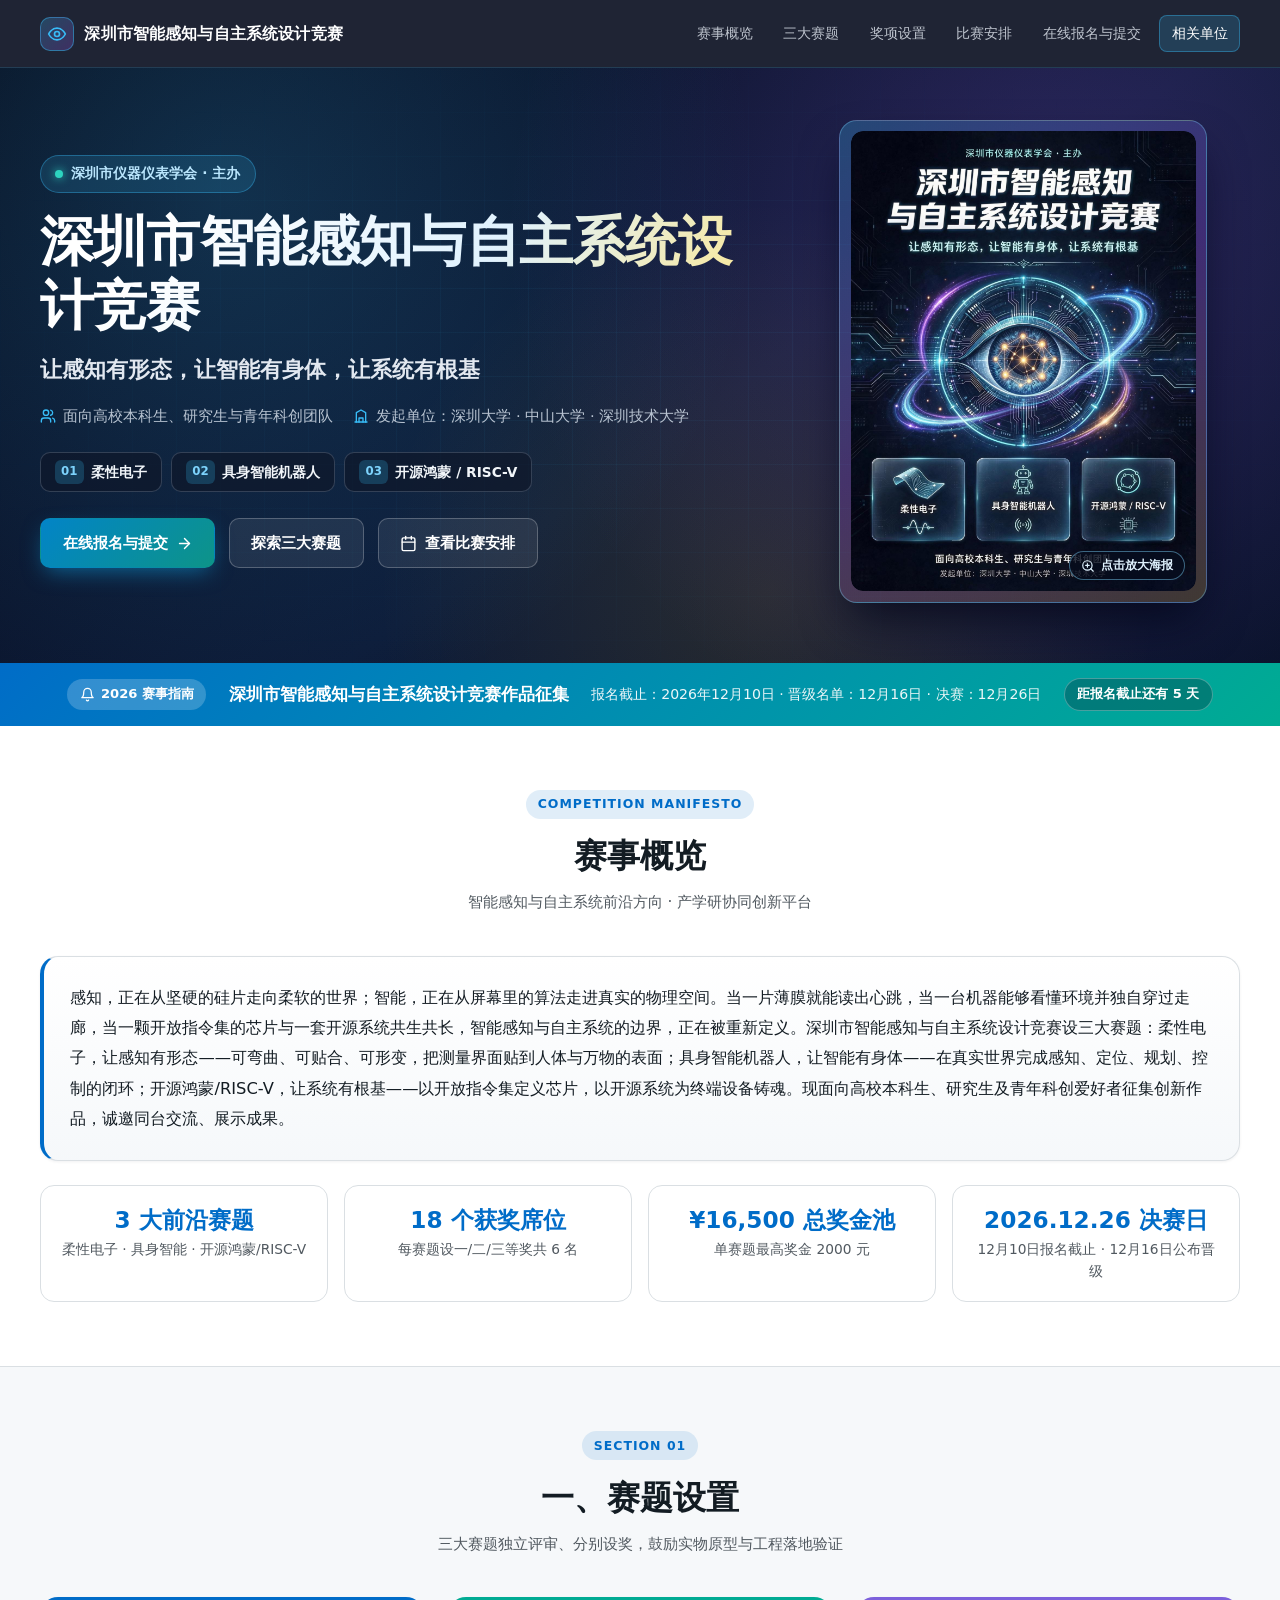
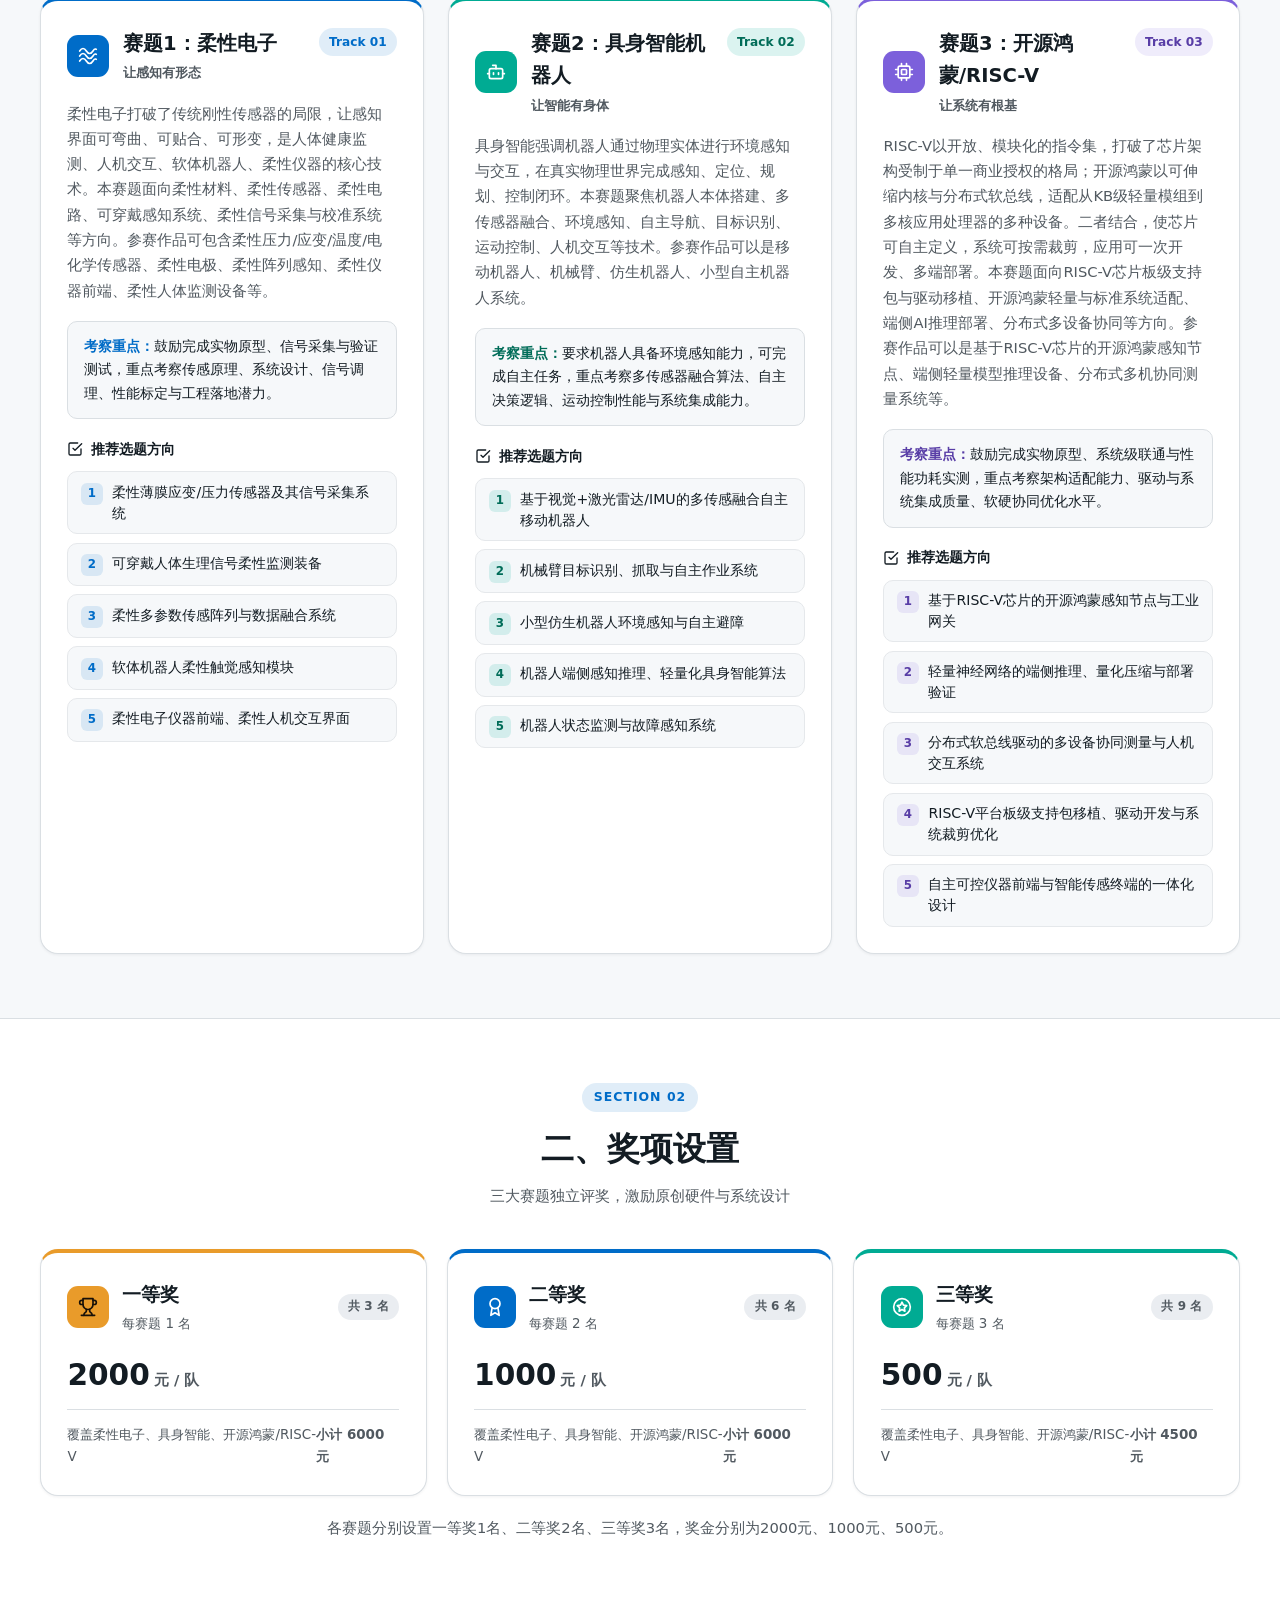
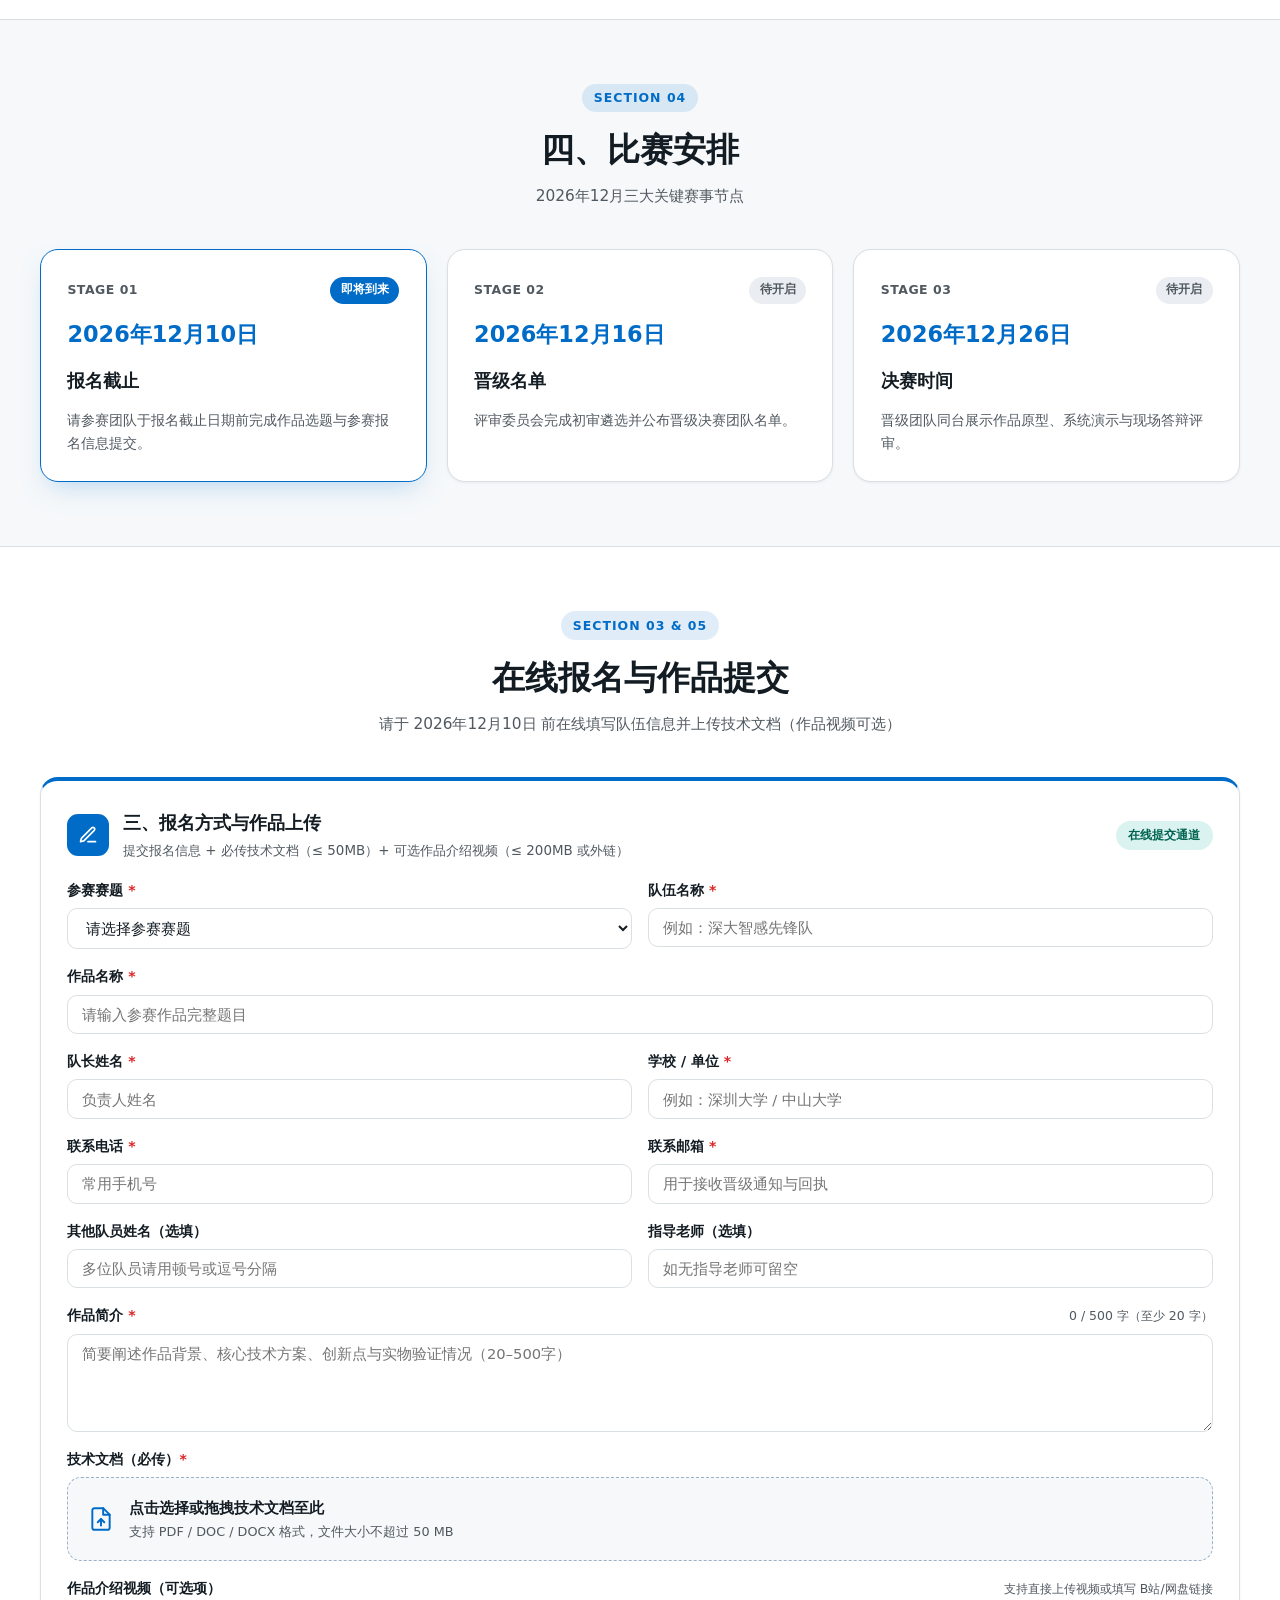
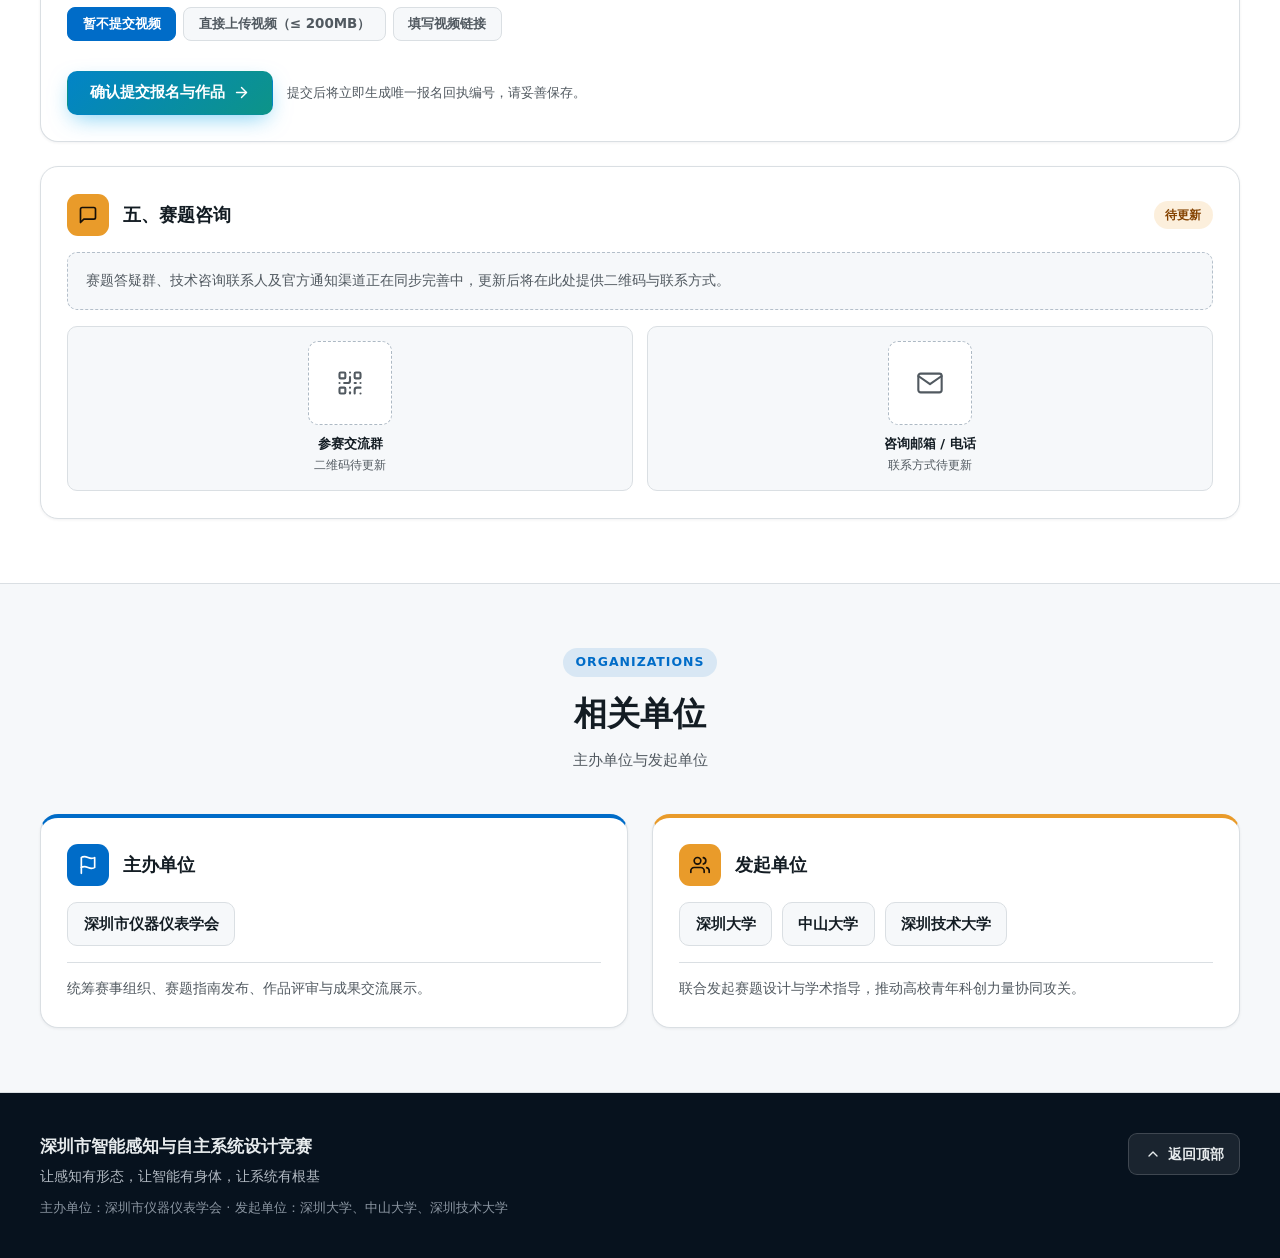
==== commit b9333993: "feat: add FRP-backed registration, work upload, and admin dashboard" ====
--- a/index.html
+++ b/index.html
@@ -26,7 +26,7 @@
         <a href="#tracks" class="nav-link">三大赛题</a>
         <a href="#awards" class="nav-link">奖项设置</a>
         <a href="#schedule" class="nav-link">比赛安排</a>
-        <a href="#registration" class="nav-link">报名与咨询</a>
+        <a href="#registration" class="nav-link">在线报名与提交</a>
         <a href="#org" class="nav-link">相关单位</a>
       </nav>
 
@@ -45,7 +45,7 @@
     <a href="#tracks" class="nav-link">三大赛题</a>
     <a href="#awards" class="nav-link">奖项设置</a>
     <a href="#schedule" class="nav-link">比赛安排</a>
-    <a href="#registration" class="nav-link">报名与咨询</a>
+    <a href="#registration" class="nav-link">在线报名与提交</a>
     <a href="#org" class="nav-link">相关单位</a>
   </nav>
 
@@ -99,12 +99,15 @@
           </div>
 
           <div class="hero-actions">
-            <a href="#tracks" class="btn btn-primary">
-              <span>探索三大赛题</span>
+            <a href="#registration" class="btn btn-primary">
+              <span>在线报名与提交</span>
               <svg width="17" height="17" viewBox="0 0 24 24" fill="none" stroke="currentColor" stroke-width="2" stroke-linecap="round" stroke-linejoin="round" aria-hidden="true">
                 <path d="M5 12h14"/>
                 <path d="m12 5 7 7-7 7"/>
               </svg>
+            </a>
+            <a href="#tracks" class="btn btn-ghost">
+              <span>探索三大赛题</span>
             </a>
             <a href="#schedule" class="btn btn-ghost">
               <svg width="17" height="17" viewBox="0 0 24 24" fill="none" stroke="currentColor" stroke-width="2" stroke-linecap="round" stroke-linejoin="round" aria-hidden="true">
@@ -491,13 +494,13 @@
       <div class="container">
         <div class="section-header reveal">
           <span class="section-kicker">Section 03 &amp; 05</span>
-          <h2 class="section-title">报名方式与赛题咨询</h2>
-          <p class="section-subtitle">报名入口与官方答疑渠道将在此同步更新</p>
-        </div>
-
-        <div class="two-col-grid">
-          <!-- 三、报名方式 -->
-          <article class="card card-hover reveal">
+          <h2 class="section-title">在线报名与作品提交</h2>
+          <p class="section-subtitle">请于 2026年12月10日 前在线填写队伍信息并上传技术文档（作品视频可选）</p>
+        </div>
+
+        <div class="registration-stack">
+          <!-- 三、报名与作品提交 -->
+          <article class="card registration-card reveal">
             <div class="card-header">
               <div class="card-header-left">
                 <span class="icon-badge icon-primary" aria-hidden="true">
@@ -506,30 +509,211 @@
                     <path d="M16.5 3.5a2.12 2.12 0 0 1 3 3L7 19l-4 1 1-4Z"/>
                   </svg>
                 </span>
-                <h3 class="card-title">三、报名方式</h3>
-              </div>
-              <span class="status-badge-pending">即将公布</span>
-            </div>
-
-            <!-- 组委会更新提示：在此处填入报名链接、投稿邮箱或报名表下载链接 -->
-            <div class="pending-box">
-              报名通道及材料提交细则即将由主办单位正式发布，敬请关注。请在 <strong>2026年12月10日</strong> 报名截止前留意最新通知。
-            </div>
-
-            <ul class="pill-list">
-              <li class="pill-row">
-                <span class="pill-index">1</span>
-                <span>参赛对象：高校本科生、研究生及青年科创爱好者</span>
-              </li>
-              <li class="pill-row">
-                <span class="pill-index">2</span>
-                <span>可选赛题：柔性电子 / 具身智能机器人 / 开源鸿蒙与RISC-V</span>
-              </li>
-              <li class="pill-row">
-                <span class="pill-index">3</span>
-                <span>报名通道 / 投稿邮箱：待组委会补充更新</span>
-              </li>
-            </ul>
+                <div>
+                  <h3 class="card-title">三、报名方式与作品上传</h3>
+                  <p class="card-sub">提交报名信息 + 必传技术文档（≤ 50MB）+ 可选作品介绍视频（≤ 200MB 或外链）</p>
+                </div>
+              </div>
+              <span class="status-badge-live" id="upload-status-badge">在线提交通道</span>
+            </div>
+
+            <!-- Inline Submission Form (Active on FRP/HTTP or when HTTPS API is configured) -->
+            <div id="submission-form-wrap">
+              <form id="submission-form" novalidate>
+                <div class="form-grid">
+                  <div class="form-field">
+                    <label for="f-track" class="form-label">参赛赛题 <span class="req">*</span></label>
+                    <select id="f-track" name="track" class="form-control" required>
+                      <option value="">请选择参赛赛题</option>
+                      <option value="柔性电子">赛题1：柔性电子</option>
+                      <option value="具身智能机器人">赛题2：具身智能机器人</option>
+                      <option value="开源鸿蒙/RISC-V">赛题3：开源鸿蒙/RISC-V</option>
+                    </select>
+                  </div>
+
+                  <div class="form-field">
+                    <label for="f-team" class="form-label">队伍名称 <span class="req">*</span></label>
+                    <input type="text" id="f-team" name="teamName" class="form-control" maxlength="80" placeholder="例如：深大智感先锋队" required>
+                  </div>
+
+                  <div class="form-field form-field-full">
+                    <label for="f-title" class="form-label">作品名称 <span class="req">*</span></label>
+                    <input type="text" id="f-title" name="projectTitle" class="form-control" maxlength="120" placeholder="请输入参赛作品完整题目" required>
+                  </div>
+
+                  <div class="form-field">
+                    <label for="f-leader" class="form-label">队长姓名 <span class="req">*</span></label>
+                    <input type="text" id="f-leader" name="leaderName" class="form-control" maxlength="50" placeholder="负责人姓名" required>
+                  </div>
+
+                  <div class="form-field">
+                    <label for="f-school" class="form-label">学校 / 单位 <span class="req">*</span></label>
+                    <input type="text" id="f-school" name="school" class="form-control" maxlength="100" placeholder="例如：深圳大学 / 中山大学" required>
+                  </div>
+
+                  <div class="form-field">
+                    <label for="f-phone" class="form-label">联系电话 <span class="req">*</span></label>
+                    <input type="tel" id="f-phone" name="phone" class="form-control" maxlength="30" placeholder="常用手机号" required>
+                  </div>
+
+                  <div class="form-field">
+                    <label for="f-email" class="form-label">联系邮箱 <span class="req">*</span></label>
+                    <input type="email" id="f-email" name="email" class="form-control" maxlength="100" placeholder="用于接收晋级通知与回执" required>
+                  </div>
+
+                  <div class="form-field">
+                    <label for="f-members" class="form-label">其他队员姓名（选填）</label>
+                    <input type="text" id="f-members" name="members" class="form-control" maxlength="200" placeholder="多位队员请用顿号或逗号分隔">
+                  </div>
+
+                  <div class="form-field">
+                    <label for="f-advisor" class="form-label">指导老师（选填）</label>
+                    <input type="text" id="f-advisor" name="advisor" class="form-control" maxlength="100" placeholder="如无指导老师可留空">
+                  </div>
+
+                  <div class="form-field form-field-full">
+                    <div class="label-row">
+                      <label for="f-summary" class="form-label">作品简介 <span class="req">*</span></label>
+                      <span class="char-counter" id="summary-count">0 / 500 字（至少 20 字）</span>
+                    </div>
+                    <textarea id="f-summary" name="summary" class="form-control form-textarea" rows="4" maxlength="500" placeholder="简要阐述作品背景、核心技术方案、创新点与实物验证情况（20–500字）" required></textarea>
+                  </div>
+
+                  <!-- Technical Document Upload (Required) -->
+                  <div class="form-field form-field-full">
+                    <label for="doc-input" class="form-label">技术文档（必传）<span class="req">*</span></label>
+                    <div class="dropzone" id="doc-dropzone" tabindex="0" role="button" aria-label="选择或拖拽上传技术文档">
+                      <input type="file" id="doc-input" accept=".pdf,.doc,.docx" class="dropzone-input">
+                      <div class="dropzone-body">
+                        <svg width="26" height="26" viewBox="0 0 24 24" fill="none" stroke="currentColor" stroke-width="1.8" stroke-linecap="round" stroke-linejoin="round" aria-hidden="true">
+                          <path d="M14 2H6a2 2 0 0 0-2 2v16a2 2 0 0 0 2 2h12a2 2 0 0 0 2-2V8z"/>
+                          <polyline points="14 2 14 8 20 8"/>
+                          <path d="M12 18v-6"/>
+                          <path d="m9 15 3-3 3 3"/>
+                        </svg>
+                        <div>
+                          <div class="dropzone-title">点击选择或拖拽技术文档至此</div>
+                          <div class="dropzone-hint">支持 PDF / DOC / DOCX 格式，文件大小不超过 50 MB</div>
+                        </div>
+                      </div>
+                      <div class="dropzone-file hidden" id="doc-file-info"></div>
+                    </div>
+                  </div>
+
+                  <!-- Optional Intro Video -->
+                  <div class="form-field form-field-full">
+                    <div class="label-row">
+                      <span class="form-label">作品介绍视频（可选项）</span>
+                      <span class="hint-text">支持直接上传视频或填写 B站/网盘链接</span>
+                    </div>
+                    <div class="segmented-tabs" role="tablist" aria-label="视频提交方式">
+                      <button type="button" class="segmented-tab active" data-video-mode="none">暂不提交视频</button>
+                      <button type="button" class="segmented-tab" data-video-mode="upload">直接上传视频（≤ 200MB）</button>
+                      <button type="button" class="segmented-tab" data-video-mode="link">填写视频链接</button>
+                    </div>
+
+                    <div id="video-upload-panel" class="video-panel hidden">
+                      <div class="dropzone" id="video-dropzone" tabindex="0" role="button" aria-label="选择或拖拽上传作品介绍视频">
+                        <input type="file" id="video-input" accept=".mp4,.mov,.webm,.mkv,video/mp4,video/quicktime,video/webm" class="dropzone-input">
+                        <div class="dropzone-body">
+                          <svg width="26" height="26" viewBox="0 0 24 24" fill="none" stroke="currentColor" stroke-width="1.8" stroke-linecap="round" stroke-linejoin="round" aria-hidden="true">
+                            <polygon points="23 7 16 12 23 17 23 7"/>
+                            <rect width="15" height="14" x="1" y="5" rx="2" ry="2"/>
+                          </svg>
+                          <div>
+                            <div class="dropzone-title">点击选择或拖拽视频文件至此</div>
+                            <div class="dropzone-hint">支持 MP4 / MOV / WebM / MKV 格式，最大 200 MB</div>
+                          </div>
+                        </div>
+                        <div class="dropzone-file hidden" id="video-file-info"></div>
+                      </div>
+                    </div>
+
+                    <div id="video-link-panel" class="video-panel hidden">
+                      <div class="form-grid">
+                        <div class="form-field">
+                          <label for="f-video-url" class="form-label">视频 / 网盘链接</label>
+                          <input type="url" id="f-video-url" name="videoUrl" class="form-control" maxlength="300" placeholder="https://www.bilibili.com/... 或网盘分享链接">
+                        </div>
+                        <div class="form-field">
+                          <label for="f-video-note" class="form-label">提取码 / 说明（选填）</label>
+                          <input type="text" id="f-video-note" name="videoNote" class="form-control" maxlength="120" placeholder="例如：提取码 abcd，视频时长 3 分钟">
+                        </div>
+                      </div>
+                    </div>
+                  </div>
+                </div>
+
+                <div class="alert-error hidden" id="form-error" role="alert"></div>
+
+                <div class="progress-wrap hidden" id="upload-progress">
+                  <div class="progress-meta">
+                    <span id="progress-label">正在准备上传…</span>
+                    <span id="progress-pct">0%</span>
+                  </div>
+                  <div class="progress-track">
+                    <div class="progress-fill" id="progress-bar"></div>
+                  </div>
+                </div>
+
+                <div class="form-actions">
+                  <button type="submit" class="btn btn-primary" id="submit-btn">
+                    <span>确认提交报名与作品</span>
+                    <svg width="17" height="17" viewBox="0 0 24 24" fill="none" stroke="currentColor" stroke-width="2" stroke-linecap="round" stroke-linejoin="round" aria-hidden="true">
+                      <path d="M5 12h14"/>
+                      <path d="m12 5 7 7-7 7"/>
+                    </svg>
+                  </button>
+                  <span class="form-tip">提交后将立即生成唯一报名回执编号，请妥善保存。</span>
+                </div>
+              </form>
+
+              <!-- Receipt Card -->
+              <div class="receipt-card hidden" id="submit-receipt">
+                <div class="receipt-head">
+                  <span class="icon-badge icon-accent" aria-hidden="true">
+                    <svg width="22" height="22" viewBox="0 0 24 24" fill="none" stroke="currentColor" stroke-width="2.4" stroke-linecap="round" stroke-linejoin="round">
+                      <polyline points="20 6 9 17 4 12"/>
+                    </svg>
+                  </span>
+                  <div>
+                    <h4 class="receipt-title">报名与作品材料已成功提交</h4>
+                    <p class="receipt-sub">您的技术文档及参赛信息已安全写入组委会接收服务器。</p>
+                  </div>
+                </div>
+                <div class="receipt-id-bar">
+                  <span>报名回执编号：<strong id="receipt-id-text"></strong></span>
+                  <button type="button" class="btn-copy" id="copy-receipt-id">复制编号</button>
+                </div>
+                <dl class="receipt-details" id="receipt-details"></dl>
+                <div class="receipt-actions">
+                  <button type="button" class="btn btn-outline-dark" id="reset-form-btn">继续提交另一支队伍</button>
+                </div>
+              </div>
+            </div>
+
+            <!-- HTTPS Portal Redirect Card (Shown on GitHub Pages HTTPS when no HTTPS API proxy is configured) -->
+            <div id="github-pages-redirect" class="portal-redirect-box hidden">
+              <div class="portal-redirect-info">
+                <h4 class="portal-redirect-title">前往赛事统一接收平台完成报名与材料上传</h4>
+                <p class="portal-redirect-desc">
+                  当前页面托管于 GitHub Pages 静态站点；为保障大体积技术文档与作品视频稳定直传至组委会服务器，请点击下方按钮进入在线报名与上传入口：
+                </p>
+                <ul class="pill-list" style="margin-bottom:1.15rem;">
+                  <li class="pill-row"><span class="pill-index">1</span><span>在线填写队伍信息：赛题、队名、作品名称、队长与成员、联系方式、简介</span></li>
+                  <li class="pill-row"><span class="pill-index">2</span><span>必传技术文档：支持 PDF / DOC / DOCX，最大 50 MB</span></li>
+                  <li class="pill-row"><span class="pill-index">3</span><span>可选作品视频：支持 MP4 / MOV / WebM / MKV 直传（≤ 200 MB）或填写 B站/网盘链接</span></li>
+                </ul>
+                <a id="portal-jump-link" href="http://106.53.200.120:38000/apps/sz-competition/#registration" target="_blank" rel="noopener noreferrer" class="btn btn-primary">
+                  <span>进入报名与作品上传入口</span>
+                  <svg width="17" height="17" viewBox="0 0 24 24" fill="none" stroke="currentColor" stroke-width="2" stroke-linecap="round" stroke-linejoin="round" aria-hidden="true">
+                    <path d="M18 13v6a2 2 0 0 1-2 2H5a2 2 0 0 1-2-2V8a2 2 0 0 1 2-2h6"/>
+                    <polyline points="15 3 21 3 21 9"/>
+                    <line x1="10" x2="21" y1="14" y2="3"/>
+                  </svg>
+                </a>
+              </div>
+            </div>
           </article>
 
           <!-- 五、赛题咨询 -->
--- a/style.css
+++ b/style.css
@@ -1213,3 +1213,386 @@
     grid-template-columns: repeat(3, 1fr);
   }
 }
+/* Registration & Submission Form Styles (appended) */
+.hidden {
+  display: none !important;
+}
+
+.registration-stack {
+  display: flex;
+  flex-direction: column;
+  gap: 1.5rem;
+}
+
+.registration-card {
+  border-top: 4px solid var(--primary);
+}
+
+.card-sub {
+  font-size: 0.84rem;
+  color: var(--muted-foreground);
+  margin: 0.15rem 0 0;
+}
+
+.status-badge-live {
+  display: inline-flex;
+  align-items: center;
+  gap: 0.35rem;
+  padding: 0.28rem 0.78rem;
+  border-radius: 999px;
+  background: var(--accent-soft);
+  color: oklch(0.42 0.14 180);
+  font-size: 0.76rem;
+  font-weight: 700;
+  white-space: nowrap;
+}
+
+.form-grid {
+  display: grid;
+  grid-template-columns: 1fr;
+  gap: 1rem;
+}
+
+.form-field {
+  display: flex;
+  flex-direction: column;
+  gap: 0.38rem;
+}
+
+.form-field-full {
+  grid-column: 1 / -1;
+}
+
+.label-row {
+  display: flex;
+  flex-wrap: wrap;
+  align-items: center;
+  justify-content: space-between;
+  gap: 0.4rem;
+}
+
+.form-label {
+  font-size: 0.88rem;
+  font-weight: 600;
+  color: var(--foreground);
+}
+
+.req {
+  color: #dc2626;
+}
+
+.hint-text,
+.char-counter {
+  font-size: 0.78rem;
+  color: var(--muted-foreground);
+}
+
+.form-control {
+  width: 100%;
+  padding: 0.64rem 0.85rem;
+  border-radius: var(--radius);
+  border: 1px solid var(--border);
+  background: #fff;
+  color: var(--foreground);
+  font-family: inherit;
+  font-size: 0.92rem;
+  transition: border-color 160ms ease, box-shadow 160ms ease;
+}
+
+.form-control:focus {
+  outline: none;
+  border-color: var(--primary);
+  box-shadow: 0 0 0 3px oklch(0.52 0.18 245 / 0.16);
+}
+
+.form-textarea {
+  resize: vertical;
+  min-height: 98px;
+}
+
+/* Dropzone */
+.dropzone {
+  position: relative;
+  border: 1.5px dashed oklch(0.75 0.04 245);
+  border-radius: var(--radius-lg);
+  background: var(--background-alt);
+  padding: 1.15rem 1.25rem;
+  cursor: pointer;
+  transition: border-color 180ms ease, background-color 180ms ease;
+}
+
+.dropzone:hover,
+.dropzone:focus-visible,
+.dropzone.is-dragover {
+  outline: none;
+  border-color: var(--primary);
+  background: var(--primary-soft);
+}
+
+.dropzone.has-file {
+  border-style: solid;
+  border-color: var(--accent);
+  background: oklch(0.65 0.15 180 / 0.07);
+}
+
+.dropzone-input {
+  position: absolute;
+  inset: 0;
+  opacity: 0;
+  width: 100%;
+  height: 100%;
+  cursor: pointer;
+}
+
+.dropzone-body {
+  display: flex;
+  align-items: center;
+  gap: 0.9rem;
+  pointer-events: none;
+}
+
+.dropzone-body svg {
+  color: var(--primary);
+  flex-shrink: 0;
+}
+
+.dropzone-title {
+  font-size: 0.92rem;
+  font-weight: 600;
+  color: var(--foreground);
+}
+
+.dropzone-hint {
+  font-size: 0.8rem;
+  color: var(--muted-foreground);
+}
+
+.dropzone-file {
+  position: relative;
+  z-index: 2;
+  margin-top: 0.75rem;
+  padding-top: 0.65rem;
+  border-top: 1px solid var(--border);
+  display: flex;
+  flex-wrap: wrap;
+  align-items: center;
+  justify-content: space-between;
+  gap: 0.5rem;
+  font-size: 0.84rem;
+  color: var(--foreground);
+}
+
+.file-clear-btn {
+  padding: 0.24rem 0.62rem;
+  border-radius: 6px;
+  border: 1px solid var(--border);
+  background: #fff;
+  color: var(--muted-foreground);
+  font-size: 0.78rem;
+  font-weight: 600;
+}
+
+.file-clear-btn:hover {
+  color: #dc2626;
+  border-color: #fecaca;
+}
+
+/* Video Mode Segmented Tabs */
+.segmented-tabs {
+  display: flex;
+  flex-wrap: wrap;
+  gap: 0.45rem;
+  margin-bottom: 0.65rem;
+}
+
+.segmented-tab {
+  padding: 0.44rem 0.9rem;
+  border-radius: 8px;
+  border: 1px solid var(--border);
+  background: var(--background-alt);
+  color: var(--muted-foreground);
+  font-size: 0.84rem;
+  font-weight: 600;
+  transition: all 160ms ease;
+}
+
+.segmented-tab.active {
+  background: var(--primary);
+  border-color: var(--primary);
+  color: #fff;
+}
+
+.video-panel {
+  margin-top: 0.35rem;
+}
+
+/* Error & Progress */
+.alert-error {
+  margin-top: 1rem;
+  padding: 0.78rem 1rem;
+  border-radius: var(--radius);
+  background: #fef2f2;
+  border: 1px solid #fecaca;
+  color: #b91c1c;
+  font-size: 0.88rem;
+  font-weight: 500;
+}
+
+.progress-wrap {
+  margin-top: 1rem;
+  padding: 0.9rem 1rem;
+  border-radius: var(--radius);
+  background: var(--background-alt);
+  border: 1px solid var(--border);
+}
+
+.progress-meta {
+  display: flex;
+  justify-content: space-between;
+  font-size: 0.84rem;
+  font-weight: 600;
+  color: var(--foreground);
+  margin-bottom: 0.45rem;
+}
+
+.progress-track {
+  height: 8px;
+  border-radius: 999px;
+  background: var(--muted);
+  overflow: hidden;
+}
+
+.progress-fill {
+  height: 100%;
+  width: 0%;
+  border-radius: 999px;
+  background: linear-gradient(90deg, var(--primary), var(--accent));
+  transition: width 180ms ease;
+}
+
+.form-actions {
+  margin-top: 1.25rem;
+  display: flex;
+  flex-wrap: wrap;
+  align-items: center;
+  gap: 0.9rem;
+}
+
+.form-actions .btn[disabled] {
+  opacity: 0.65;
+  cursor: not-allowed;
+  transform: none;
+}
+
+.form-tip {
+  font-size: 0.82rem;
+  color: var(--muted-foreground);
+}
+
+/* Receipt Card */
+.receipt-card {
+  padding: 1.5rem;
+  border-radius: var(--radius-lg);
+  background: oklch(0.65 0.15 180 / 0.06);
+  border: 1px solid oklch(0.65 0.15 180 / 0.35);
+}
+
+.receipt-head {
+  display: flex;
+  align-items: center;
+  gap: 0.9rem;
+  margin-bottom: 1rem;
+}
+
+.receipt-title {
+  font-size: 1.12rem;
+  font-weight: 800;
+  margin: 0 0 0.15rem;
+  color: var(--foreground);
+}
+
+.receipt-sub {
+  font-size: 0.86rem;
+  color: var(--muted-foreground);
+  margin: 0;
+}
+
+.receipt-id-bar {
+  display: flex;
+  flex-wrap: wrap;
+  align-items: center;
+  justify-content: space-between;
+  gap: 0.75rem;
+  padding: 0.8rem 1rem;
+  border-radius: var(--radius);
+  background: #fff;
+  border: 1px solid var(--border);
+  margin-bottom: 1rem;
+  font-size: 0.94rem;
+}
+
+.btn-copy {
+  padding: 0.34rem 0.75rem;
+  border-radius: 7px;
+  border: 1px solid var(--primary);
+  background: var(--primary-soft);
+  color: var(--primary);
+  font-size: 0.8rem;
+  font-weight: 700;
+}
+
+.receipt-details {
+  display: grid;
+  grid-template-columns: 110px 1fr;
+  gap: 0.45rem 0.8rem;
+  margin: 0 0 1.25rem;
+  font-size: 0.88rem;
+}
+
+.receipt-details dt {
+  color: var(--muted-foreground);
+  font-weight: 600;
+}
+
+.receipt-details dd {
+  margin: 0;
+  color: var(--foreground);
+  word-break: break-word;
+}
+
+.btn-outline-dark {
+  background: #fff;
+  border: 1px solid var(--border);
+  color: var(--foreground);
+}
+
+.btn-outline-dark:hover {
+  background: var(--background-alt);
+}
+
+/* GitHub Pages HTTPS Portal Redirect Box */
+.portal-redirect-box {
+  padding: 1.25rem;
+  border-radius: var(--radius-lg);
+  background: var(--background-alt);
+  border: 1px solid var(--border);
+}
+
+.portal-redirect-title {
+  font-size: 1.06rem;
+  font-weight: 700;
+  margin: 0 0 0.45rem;
+  color: var(--foreground);
+}
+
+.portal-redirect-desc {
+  font-size: 0.9rem;
+  color: var(--muted-foreground);
+  margin: 0 0 1rem;
+}
+
+@media (min-width: 720px) {
+  .form-grid {
+    grid-template-columns: repeat(2, 1fr);
+  }
+}
